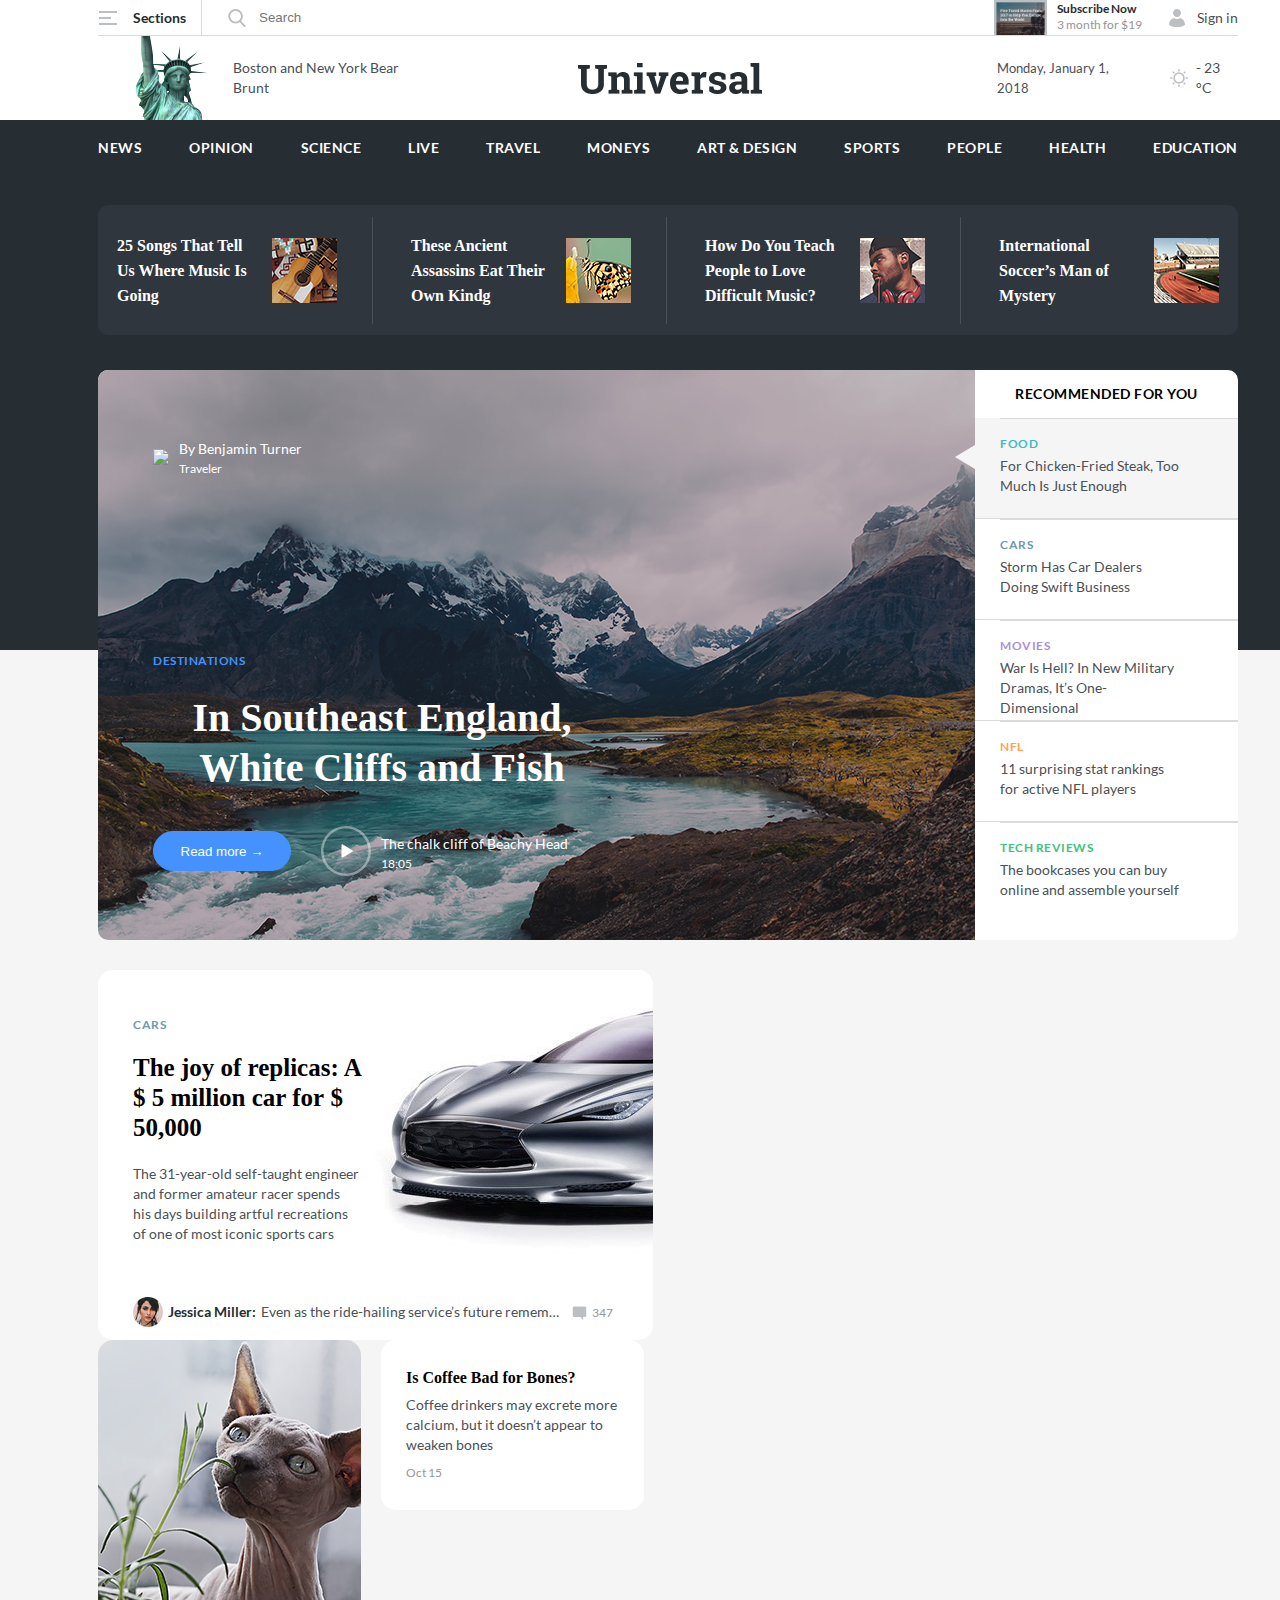
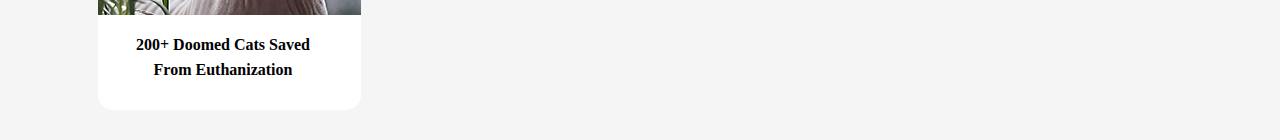
==== index.html @ 4ede9687 "Add files via upload" ====
<!DOCTYPE html>

<html xmlns="http://www.w3.org/1999/xhtml">
<head>
    <meta charset="utf-8" />
    <title>Universal</title>
    <link rel="stylesheet" href="css/styleText.css">
    <link rel="stylesheet" href="css/figure.css">
    <link rel="stylesheet" href="css/style.css">
</head>
<body>
    <header>
        <div id="divHead1">
            <div id="menuAndSectionsFlex">
                <img src="img/HamburgerMenu.svg">
                <h4 class="mediumBold">Sections</h4>
            </div>
            <form>
                <img src="img/Search.svg">
                <input type="text" placeholder="Search">
            </form>
            <div id="divSubscribe">
                <img src="img/subscribe.png">
                <div>
                    <h4 class="smallBold">Subscribe Now</h4>
                    <p class="small">3 month for $19</p>

                </div>
            </div>
            <div id="divSignIn">
                <img src="img/Man.svg">
                <p class="medium">Sign in</p>
            </div>
        </div>
        <div id="divHead2">
            <img src="img/statueLiberty.png">
            <p class="medium">Boston and New York Bear Brunt </p>
            <img src="img/Universal.png">
            <p class="medium">Monday, January 1, 2018</p>
            <img src="img/Sun.png">
            <p class="medium">- 23 °C</p>

        </div>
        <div id="divHead3">
            <div id="divHead3Cont">
                <h3 class="headline6UP ">NEWS</h3>
                <h3 class="headline6UP ">OPINION</h3>
                <h3 class="headline6UP ">SCIENCE</h3>
                <h3 class="headline6UP ">LIVE</h3>
                <h3 class="headline6UP ">TRAVEL</h3>
                <h3 class="headline6UP ">MONEYS</h3>
                <h3 class="headline6UP ">ART & DESIGN</h3>
                <h3 class="headline6UP ">SPORTS</h3>
                <h3 class="headline6UP ">PEOPLE</h3>
                <h3 class="headline6UP ">HEALTH</h3>
                <h3 class="headline6UP ">EDUCATION</h3>

            </div>
        </div>
    </header>
    <div id="firstCont">
        <div id="divFirstTopPage">
            <div id="divRecords">
                <div class="recordFlex">
                    <h3 class="headline5">25 Songs That Tell Us Where Music Is Going</h3>
                    <img src="img/ImageRecord1.png">
                </div>
                <div class="recordFlex">
                    <h3 class="headline5">These Ancient Assassins Eat Their Own Kindg</h3>
                    <img src="img/ImageRecord2.png">
                </div>
                <div class="recordFlex">
                    <h3 class="headline5">How Do You Teach People to Love Difficult Music?</h3>
                    <img src="img/ImageRecord3.png">
                </div>
                <div class="recordFlex">
                    <h3 class="headline5">International Soccer’s Man of Mystery</h3>
                    <img src="img/ImageRecord4.png">
                </div>
            </div>
        </div>
        <div id="divFirstBigBlock">
            <div id="divBigImg">
                <div id="divBigImgCont">
                    <div class="avatarBigImgFlex">
                        <img src="img/avatar1.png">
                        <div>
                            <p class="medium">
                                By Benjamin Turner
                            </p>
                            <p class="small">
                                Traveler
                            </p>
                        </div>
                    </div>
                    <h3 class="category">
                        Destinations
                    </h3>
                    <h1 class="headline2">
                        In Southeast England, White Cliffs and Fish
                    </h1>
                    <div id="divButtonFlex">
                        <button>Read more &#8594;</button>
                        <div id="divPlayFlex">
                            <img src="img/Play.svg">
                            <div>
                                <p class="medium">
                                    The chalk cliff of Beachy Head
                                </p>
                                <p class="small">
                                    18:05
                                </p>
                            </div>
                        </div>
                    </div>
                </div>
            </div>
            <div id="divRecommendMenu">
                <h3 class="headline6UP">
                    Recommended for you
                </h3>

                <div class="recommendItem selectRecom">
                    <div class="recommendItemCont">
                        <h4 class="category">
                            FOOD
                        </h4>
                        <p class="medium">
                            For Chicken-Fried Steak, Too Much Is Just Enough
                        </p>
                    </div>
                    <div class="triangle-left posTriangle"></div>
                </div>

                <div class="recommendItem ">
                    <div class="recommendItemCont">
                        <h4 class="category">
                            CARS
                        </h4>
                        <p class="medium">
                            Storm Has Car Dealers Doing Swift Business
                        </p>
                    </div>
                </div>

                <div class="recommendItem ">
                    <div class="recommendItemCont">
                        <h4 class="category">
                            MOVIES
                        </h4>
                        <p class="medium">
                            War Is Hell? In New Military Dramas, It’s One-Dimensional
                        </p>
                    </div>
                </div>

                <div class="recommendItem ">
                    <div class="recommendItemCont">
                        <h4 class="category">
                            NFL
                        </h4>
                        <p class="medium">
                            11 surprising stat rankings for active NFL players
                        </p>
                    </div>
                </div>

                <div class="recommendItem ">
                    <div class="recommendItemCont">
                        <h4 class="category">
                            TECH REVIEWS
                        </h4>
                        <p class="medium">
                            The bookcases you can buy online and assemble yourself
                        </p>
                    </div>
                </div>
            </div>
        </div>
    </div>
    <div id="divGrey">
        <div id="divCartsFlex">
            <div id="cartsColumn1">
                <div id="itemCart1">
                    <img src="img/car.jpg">
                    <div id="cart1Cont">

                        <h3 class="category">CARS</h3>
                        <h2 class="headline3">
                            The joy of replicas: A $ 5 million car for $ 50,000
                        </h2>
                        <p class="medium">
                            The 31-year-old self-taught engineer and former amateur racer spends
                            his days building artful recreations of one of most iconic sports cars
                        </p>
                    </div>
                    <div id="cart1FooterFlex">
                        <img src="img/Avatar2.jpg">
                        <p class="mediumBold">
                            Jessica Miller:
                        </p>
                        <p class="medium">
                            Even as the ride-hailing service’s future remem…
                        </p>
                        <img src="img/CommentIcon.png">
                        <p class="small">
                            347
                        </p>
                    </div>
                </div>
                <div id="groupFlex">
                    <div id="itemCart2">
                        <img src="img/Cat.jpg">
                        <h2 class="headline5">
                            200+ Doomed Cats Saved From Euthanization
                        </h2>
                    </div>
                    <div id="group1">
                        <div class="cartText" id="itemCart3">
                            <div class="cartTextCont">
                            <h2 class="headline5">Is Coffee Bad for Bones?</h2>
                            <p class="medium">
                                Coffee drinkers may excrete more calcium, but it doesn’t appear to weaken bones 
                            <p> 
                            <p class="small">
                                Oct 15
                            </p>
                            </div>
                        </div>
                    </div>
                </div>
                
            </div>

            <div id="cartsColumn2">

            </div>

            <div id="cartsColumn3">

            </div>
        </div>
    </div>
</body>
</html>
---- css/styleText.css ----
@font-face{
    font-family: 'Lato';
    src: url(../fonts/Lato-Regular.ttf);
}
@font-face{
    font-family: 'Lato';
    src: url(../fonts/Lato-Bold.ttf);
    font-weight: bold;
}
@font-face{
    font-family: 'RobotoSlab';
    src: url(../fonts/RabotoSlab-Regular.ttf);
}
.small{
    /*//styleName: Small/Small regular text;*/
    font-family: Lato;
    font-size: 12px;
    line-height: 15px;
    text-align: left;
    color: #939699;


}
.smallBold{
    /*//styleName: Small/Small bold text;*/
    font-family: Lato;
    font-size: 12px;
    font-weight: bold;
    line-height: 15px;
    text-align: left;
    color:#262D33;

}
.medium{
    /*//styleName: Medium/Medium regular text;*/
    font-family: Lato;
    font-size: 14px;
    line-height: 20px;
    text-align: left;
    color: #4B5157;


}
.mediumBold{
 /*   //styleName: Medium/Medium bold text;*/
    font-family: Lato;
    font-size: 14px;
    font-weight: bold;
    line-height: 20px;
    text-align: left;
    color: #262D33;


}
.headline2{
    //styleName: Headline/Headline 2;
    font-family: Roboto Slab;
    font-size: 40px;
    line-height: 50px;
    text-align: center;

}
.headline3{
    //styleName: Headline/Headline 3;
    font-family: Roboto Slab;
    font-size: 25px;
    line-height: 30px;
    text-align: left;

}
.headline4{
    //styleName: Headline/Headline 4;
    font-family: Roboto Slab;
    font-size: 20px;
    line-height: 25px;
    text-align: left;

}
.headline5{
    //styleName: Headline/Headline 5;
    font-family: Roboto Slab;
    font-size: 16px;
    line-height: 25px;
    text-align: left;
    color: white;

}
.headline5UP{
    //styleName: Headline/Headline 5 uppercase;
    font-family: Roboto Slab;
    font-size: 16px;
    line-height: 25px;
    letter-spacing: 0.5px;
    text-transform: uppercase;
    text-align: left;

}
.headline6UP{
    //styleName: Headline/Headline 6 uppercase;
    font-family: Lato;
    font-size: 14px;
    line-height: 20px;
    letter-spacing: 0.5px;
    text-align: left;
    text-transform: uppercase;
    color: white;
}
.category{
    //styleName: Category;
    font-family: Lato;
    font-size: 12px;
    line-height: 15px;
    letter-spacing: 0.5px;
    text-align: left;

}
---- css/figure.css ----
.triangle-left {
	width: 0;
	height: 0;
	border-top: 12px solid transparent;
	border-right: 20px solid #F5F5F5;/*red*/;
	border-bottom: 12px solid transparent;
}
---- css/style.css ----
body {
    width: 1336px;
    margin: 0 auto 0 auto;
}
header{
    width: 1336px;
    margin: 0 auto 0 auto;
    /*background-color: goldenrod;*/
}
/* DIV HEAD 1*/
header #divHead1{
    display: flex;
    width: 1140px;
    height: 35px;
    margin: 0 auto 0 auto;
    border-bottom: 1px solid  #D9DADB;
}
header #divHead1 #menuAndSectionsFlex{
    display: flex;
    align-items: center;
    border-right: 1px solid #D9DADB;
}
header #divHead1 #menuAndSectionsFlex>h4{
    margin: 15px;
}
header #divHead1 form{
    display: flex;
    align-items: center;
    height: 35px;
}
header #divHead1 form>img{
    margin: 15px 10px 15px 25px;
}
header #divHead1 form input[type=text]{
    width: 733px;
    height: 33px;
    border: none;
}
header #divHead1 form input[type=text]:focus{
    height: 33px;
    outline:none;
    /*border: 1px solid white;*/
}
header #divHead1 #divSubscribe{
    display: flex;
}
header #divHead1 #divSubscribe>div{
    margin-left: 10px;
}
header #divHead1 #divSubscribe>div>h4{
    margin-top: 1px;
    margin-bottom:0px;
}
header #divHead1 #divSubscribe>div>p{
    margin-top: 1px;
    margin-bottom:2px;
}
header #divHead1 #divSignIn{
    display: flex;
    align-items: center;
    margin-left: 25px;
}
header #divHead1 #divSignIn>p{
    margin-left: 10px;
}

/* DIV HEAD 2*/

header #divHead2{
    display: flex;
    align-items: center;
    width: 1140px;
    height: 84px;
    margin: 0 auto 0 auto;
}
header #divHead2 img:nth-child(1){
    margin-left: 20px;
}
header #divHead2 p:nth-child(2){
    margin-left: 15px;
}
header #divHead2 img:nth-child(3){
   /* flex-grow: 2;*/
    margin-left: 145px;
    margin-right: 235px;
}
header #divHead2 p:nth-child(4){
    margin-right: 23px;
    font-size: 13px;
}
header #divHead2 img:nth-child(5){
/*    margin-right: 50px;*/
    margin-left: 5px;
}
header #divHead2 p:nth-child(6){
     margin-left: 7px;
}

/* DIV HEAD 3*/

header #divHead3{
    height: 55px;
    background-color:#262D33;
   /* margin: 0 auto 0 auto;*/
}
header #divHead3 #divHead3Cont{
    display: flex;
    align-items: center;
    justify-content: space-between;
    gap: 46px;
    width: 1140px;
    height: 55px;
    /*background-color: green; */
    margin: 0 auto 0 auto;
   /* z-index:10000;*/
}
/*����� HEADER*/

/* �������� �����*/

/* ������ ���� ����� �����*/
#divFirstTopPage{
    width: 1336px;
    height: 475px;
    background-color:#262D33;
}
#divRecords{
    display: flex;
    align-items: center;
    justify-content: space-around;
    position: relative;
    width: 1140px;
    height: 130px;
    top: 30px;
    margin: 0px auto 0 auto;
 /*   padding-top: 30px;*/
    border-radius: 10px;
    background: #30363D;
    
}
#divRecords .recordFlex{
    display: flex;
    align-items: center;
    padding-right: 35px;
    border-right: 1px solid #4B5157;
}
#divRecords .recordFlex img{
    margin-left: 10px;
}
#divRecords .recordFlex:last-child{

    padding-right: 0px;
    border-right: none;

}
#divRecords .recordFlex h3{
    width: 145px;
}


/*���� � ������� ������������*/
#firstCont{
    background-color: #F5F5F5;
}
#divFirstBigBlock{
   /* position: relative;*/
    display: flex;
    width: 1140px;
    height: 570px;
    margin: -280px auto 0 auto;
    /*border-top-right-radius: 10px;*/
    /*border-bottom-right-radius: 10px;*/
    border-radius: 10px;
    background-color: white;
    z-index: 100;
}
#divFirstBigBlock #divBigImg{
    /*position: relative;*/
    width: 877px;
    height: 570px;
    background-image: url('../img/bigImg.png');
    border-top-left-radius: 10px;
    border-bottom-left-radius: 10px;
    z-index: 50;
}
#divBigImg #divBigImgCont{
    margin-left: 55px;
    padding-top: 55px;
}
#divBigImg .avatarBigImgFlex{
    display: flex;
    align-items: center;
/*    padding-top: 55px;
    margin-left: 55px;*/
}
#divBigImg .avatarBigImgFlex div{
    margin-left: 10px;
}
#divBigImg .avatarBigImgFlex div p:nth-child(1){
    margin-bottom: 2px;
    color: white;
}
#divBigImg .avatarBigImgFlex div p:nth-child(2){
    margin-top: 0px;
    color: white;
}
#divBigImg #divBigImgCont h3{
    margin-top: 165px;
    text-transform: uppercase;
    color: #4592FF;
}
#divBigImg #divBigImgCont h1{
    width: 458px;
    margin-top: 25px;
    /*text-transform: uppercase*/;
    color: white;
}
#divBigImg #divBigImgCont #divButtonFlex{
    display: flex;
    align-items: center;
    gap: 30px;
}
#divBigImgCont #divButtonFlex button{
    width: 138px;
    height: 40px;
    border: 1px solid #4592FF;
    border-radius: 20px;
    background: #4592FF;
    color: white;
}
#divBigImgCont #divButtonFlex #divPlayFlex{
    display: flex;
    align-items: center;
}
#divBigImgCont #divButtonFlex #divPlayFlex div{
    margin-left: 10px;
}
#divBigImgCont #divButtonFlex #divPlayFlex div p{
    color: white;
}
#divBigImgCont #divButtonFlex #divPlayFlex div p:first-child{
    margin-bottom: 2px;
}
#divBigImgCont #divButtonFlex #divPlayFlex div p:last-child{
    margin-top: 0px;
}

/*
     Recommended for you
*/
#divRecommendMenu{
    width: 263px;
}
#divRecommendMenu h3{
    font-weight: 900;
    text-align: center;
    color: black;
}
.recommendItem{
    width: 263px;
    height: 100px;
    border-bottom: 1px solid #D9DADB;
}
#divRecommendMenu div:first-child{
    border-top: 1px solid #D9DADB;
}
#divRecommendMenu div:last-child:not(.posTriangle){
    border-bottom: none;
}
.selectRecom{
    background-color: #F5F5F5;
}
.recommendItem .recommendItemCont{
    margin-left: 25px;
    padding-top: 17px;
}
.recommendItemCont h4{
    margin-top: 0px;
    margin-bottom: 5px;
    color: #3BBDC4;
}
.recommendItemCont p{
    width: 180px;
    margin-top: 0px;
}
.posTriangle{
    position: relative;
    top: -65px;
    left: -20px;
    z-index:100;
}
#divRecommendMenu div:nth-child(3) h4{
    color:#6E99AE;
}
#divRecommendMenu div:nth-child(4) h4{
    color: #AC8EE3;
}
#divRecommendMenu div:nth-child(5) h4{
    color: #FFA34D;
}
#divRecommendMenu div:nth-child(6) h4{
    color: #3DC47E;
}
/*
    GREY backGround
*/
#divGrey{
    background-color: #F5F5F5;
}
/*
                  CARTS 
*/
/*Cart 1*/
#divCartsFlex{
    width: 1140px;
    height: 770px;
    margin: 0 auto 0 auto;
    padding-top: 30px;
}
#cartsColumn1{
    width: 555px;
}
#itemCart1{
    width: 555px;
    height: 370px;
    background-color: white;
    border-radius: 15px;
}
#itemCart1>img:first-child{
    float: right;
    border-radius: 15px;
}
#itemCart1 #cart1Cont{
    height: 283px;
    padding-top: 35px;
    margin-left: 35px;
}
#itemCart1 #cart1Cont>h3{
    color: #6E99AE;

}
#itemCart1 #cart1FooterFlex{
    display: flex;
    align-items: center;
    margin-left: 35px;
}
#itemCart1 #cart1FooterFlex p/*:nth-child(2)*/{
    margin-left: 5px;
}
#itemCart1 #cart1FooterFlex img:nth-child(4){
    margin-left: 13px;
}

/* GroupFlex*/
#cartsColumn1 #groupFlex{
    display: flex;
    gap: 20px;
}
/*cart 2*/
#itemCart2{
    width: 263px;
    height: 370px;
    background-color: white;
    border-radius: 15px;
}
#itemCart2 img{
    border-top-left-radius: 15px;
    border-top-right-radius: 15px;
}
#itemCart2 h2{
    width: 210px;
    margin-left: 20px;
    text-align: center;
    color: black;
}
/* cart text*/
.cartText{
    width: 263px;
    height: 170px;
    border-radius: 15px;
    background-color: white;

}
.cartText .cartTextCont{
    margin: 0px 25px 30px 25px;
    padding-top: 25px;
}
.cartText .cartTextCont h2{
    color: black;
    margin-top: 0px;
    margin-bottom: 0px;
}
.cartText .cartTextCont p{
    margin: 5px 0;
}
.cartText .cartTextCont p:last-child{
    margin-top: 10px ;
}
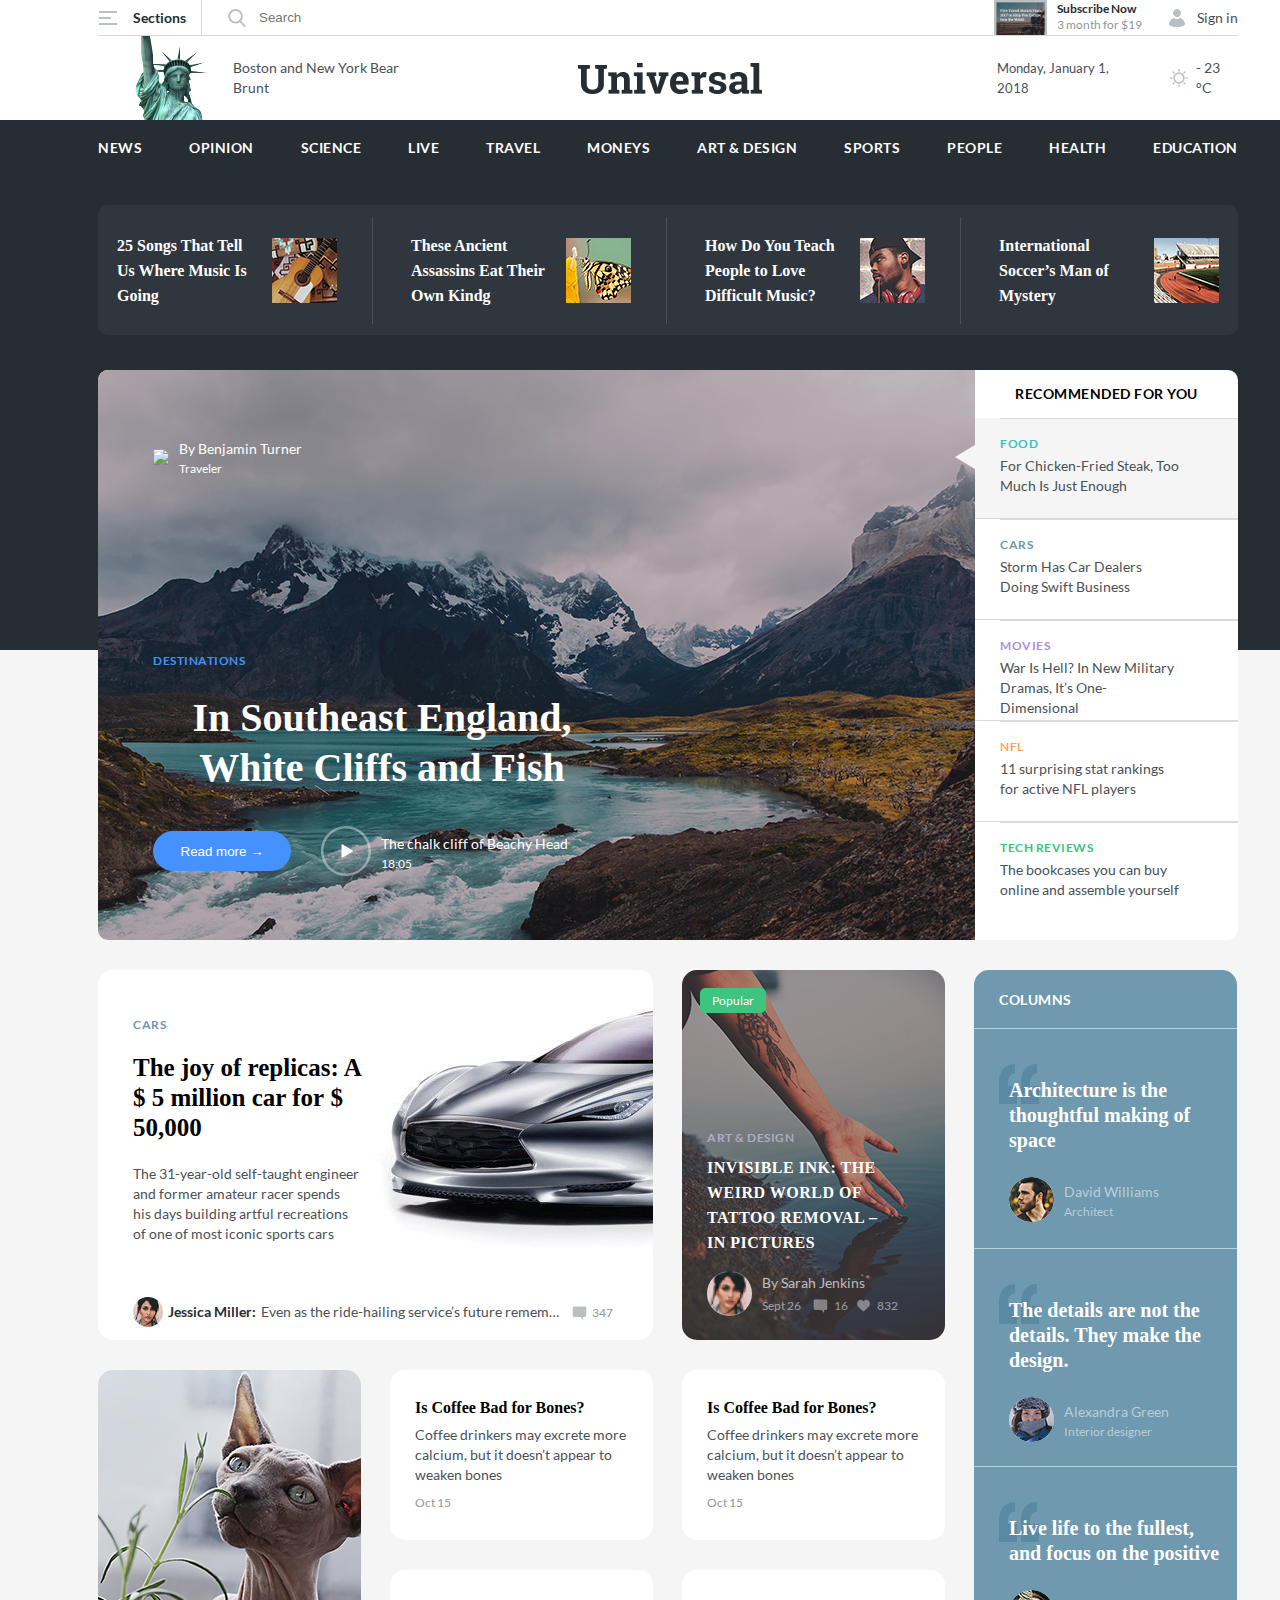
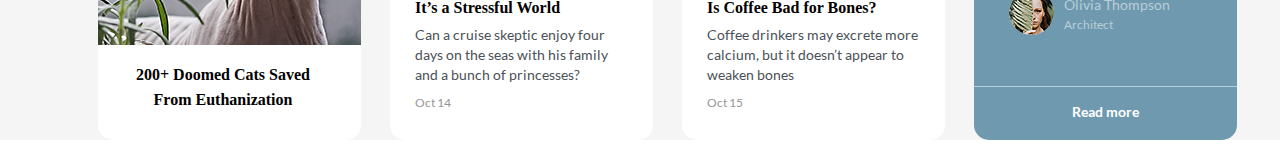
==== commit 7c9be4b9: "Сделал набор карточек" ====
--- a/index.html
+++ b/index.html
@@ -218,13 +218,26 @@
                     <div id="group1">
                         <div class="cartText" id="itemCart3">
                             <div class="cartTextCont">
-                            <h2 class="headline5">Is Coffee Bad for Bones?</h2>
-                            <p class="medium">
-                                Coffee drinkers may excrete more calcium, but it doesn’t appear to weaken bones 
-                            <p> 
-                            <p class="small">
-                                Oct 15
-                            </p>
+                                <h2 class="headline5">Is Coffee Bad for Bones?</h2>
+                                <p class="medium">
+                                    Coffee drinkers may excrete more calcium, but it doesn’t appear to weaken bones
+                                <p>
+                                <p class="small">
+                                    Oct 15
+                                </p>
+                            </div>
+                        </div>
+
+                        <div class="cartText" id="itemCart4">
+                            <div class="cartTextCont">
+                                <h2 class="headline5">It’s a Stressful World</h2>
+                                <p class="medium">
+                                    Can a cruise skeptic enjoy four days on the seas with his 
+                                    family and a bunch of princesses?
+                                <p>
+                                <p class="small">
+                                    Oct 14
+                                </p>
                             </div>
                         </div>
                     </div>
@@ -233,11 +246,116 @@
             </div>
 
             <div id="cartsColumn2">
-
+                <div id="itemCart5">
+                    <button class="small">Popular</button>
+                    <div>
+                        <h4 class="category">ART &amp; DESIGN</h4>
+                        <h3 class="headline5UP">
+                            Invisible ink: the weird world of tattoo removal – in pictures
+                        </h3>
+                        <div id="cart5AvatarFlex">
+                            <img src="img/Avatar2.jpg">
+                            <div>
+                                <p class="medium">
+                                    By Sarah Jenkins
+                                </p>
+                                <p class="small">
+                                    <span>
+                                        Sept 26&nbsp;&nbsp;&nbsp;&nbsp;&nbsp;
+                                    </span>
+                                    <img src="img/CommentIcon2.png">
+                                    <span>
+                                        &nbsp; 16&nbsp;&nbsp;&nbsp;
+                                    </span>
+                                    <img src="img/HeartIcon.png">
+                                    <span>
+                                        &nbsp; 832
+                                    </span>
+                                </p>
+                            </div>
+                        </div>
+                    </div>
+                </div>
+                <div class="cartText" id="itemCart6">
+                    <div class="cartTextCont">
+                        <h2 class="headline5">Is Coffee Bad for Bones?</h2>
+                        <p class="medium">
+                            Coffee drinkers may excrete more calcium, but it doesn’t appear to weaken bones
+                        <p>
+                        <p class="small">
+                            Oct 15
+                        </p>
+                    </div>
+                </div>
+                <div class="cartText" id="itemCart7">
+                    <div class="cartTextCont">
+                        <h2 class="headline5">Is Coffee Bad for Bones?</h2>
+                        <p class="medium">
+                            Coffee drinkers may excrete more calcium, but it doesn’t appear to weaken bones
+                        <p>
+                        <p class="small">
+                            Oct 15
+                        </p>
+                    </div>
+                </div>
             </div>
 
             <div id="cartsColumn3">
-
+                <div id="itemCart8">
+                    <div>
+                        <h3 class="headline6UP">COLUMNS</h3>
+                    </div>
+                    <div class="blueItemCart8">
+                        <img class="quotes" src="img/Quote.svg">
+                        <div>
+                            <h4 class="headline4">
+                                Architecture is the thoughtful making of space
+                            </h4>
+                            <div class="avatarBlue">
+                                <img src="img/Avatar3.jpg">
+                                <div>
+                                    <p class="medium"> David Williams </p>
+                                    <p class="small"> Architect </p>
+                                </div>
+                            </div>
+                        </div>
+                    </div>
+
+                    <div class="blueItemCart8 borderTopBottom">
+                        <img class="quotes" src="img/Quote.svg">
+                        <div>
+                            <h4 class="headline4">
+                                The details are not the details. They make the design.
+                            </h4>
+                            <div class="avatarBlue">
+                                <img src="img/Avatar4.jpg">
+                                <div>
+                                    <p class="medium"> Alexandra Green </p>
+                                    <p class="small"> Interior designer </p>
+                                </div>
+                            </div>
+                        </div>
+                    </div>
+
+                    <div class="blueItemCart8">
+                        <img class="quotes" src="img/Quote.svg">
+                        <div>
+                            <h4 class="headline4">
+                                Live life to the fullest, and focus on the positive
+                            </h4>
+                            <div class="avatarBlue">
+                                <img src="img/Avatar5.jpg">
+                                <div>
+                                    <p class="medium"> Olivia Thompson </p>
+                                    <p class="small"> Architect </p>
+                                </div>
+                            </div>
+                        </div>
+                    </div>
+                    <div>
+                        <h3 class="medium">Read more</h3>
+                    </div>
+                </div>
             </div>
         </div>
     </div>
--- a/css/style.css
+++ b/css/style.css
@@ -313,6 +313,8 @@
 */
 /*Cart 1*/
 #divCartsFlex{
+    display: flex;
+    gap: 29px;
     width: 1140px;
     height: 770px;
     margin: 0 auto 0 auto;
@@ -324,6 +326,7 @@
 #itemCart1{
     width: 555px;
     height: 370px;
+    margin-bottom: 30px;
     background-color: white;
     border-radius: 15px;
 }
@@ -355,7 +358,7 @@
 /* GroupFlex*/
 #cartsColumn1 #groupFlex{
     display: flex;
-    gap: 20px;
+    gap: 29px;
 }
 /*cart 2*/
 #itemCart2{
@@ -396,4 +399,154 @@
 }
 .cartText .cartTextCont p:last-child{
     margin-top: 10px ;
+}
+/* cart 3*/
+#itemCart3{
+    margin-bottom: 30px;
+}
+
+/*Column 2*/
+#cartsColumn2{
+
+}
+/* cart 5*/
+#itemCart5{
+    max-width: 263px;
+    height: 370px;
+    padding-top: 18px;
+    padding-left: 18px;
+    margin-bottom: 30px;
+    box-sizing: border-box;
+    background-image: url(../img/ImageCart5.jpg);
+    border-radius: 15px;
+}
+#itemCart5 button{
+    width: 66px;
+    height: 25px;
+    border: 1px solid #3DC47E;
+    border-radius: 5px;
+    text-align: center;
+    background-color: #3DC47E;
+    color: white;
+}
+#itemCart5>div{
+    margin-left: 7px;
+}
+#itemCart5 h4{
+    margin-top: 117px;
+    margin-bottom: 0px;
+    color: #E7D9FF88;
+}
+#itemCart5 h3{
+    width: 180px;   
+    margin-top: 10px;
+    color: white;
+}
+#itemCart5 #cart5AvatarFlex{
+    display: flex;
+}
+#itemCart5 #cart5AvatarFlex>img{
+    
+    width: 45px;
+    height: 45px;
+    border-radius: 25px;
+}   
+#itemCart5 #cart5AvatarFlex>div{
+    margin-left: 10px;
+}
+#itemCart5 #cart5AvatarFlex>div>p:first-child{
+    margin-top: 2px;
+    margin-bottom: 0px;
+    color: #FFFFFFAA;
+}
+#itemCart5 #cart5AvatarFlex>div>p:last-child{
+    margin-top: 2px;
+    color: #FFFFFF88;
+}
+#itemCart5 #cart5AvatarFlex>div>p>img{
+    position: relative;
+    top: 3px;
+}
+/* cart 6*/
+
+#itemCart6{
+    margin-bottom: 30px;
+}
+
+/* COLUMN 3*/
+#cartsColumn3{
+}
+/* cart 8*/
+#itemCart8{
+    width: 263px;
+    height: 770px;
+    background-color: #6E99AE;
+    border-radius: 15px;
+}
+#itemCart8>div:first-child{
+    height: 59px;
+    padding-top: 20px;
+    padding-left: 25px;
+    border-bottom: 1px solid #B4D1E0;
+    box-sizing: border-box;
+}
+#itemCart8>div:first-child>h3{
+    margin: 0px;
+}
+.blueItemCart8{
+    width: 263px;
+    height: 219px;
+    padding-top: 35px;
+    padding-left: 25px;
+    padding-right: 25px;
+    box-sizing: border-box
+}
+.blueItemCart8 .quotes{
+    font-size: 100px;
+}
+.blueItemCart8>div{
+  position: relative;
+  left: 10px;
+  top: -30px
+}
+.blueItemCart8  h4{
+    margin: 0px;
+    color: white;
+}
+.blueItemCart8 .avatarBlue{
+    display: flex;
+    align-items: center;
+    gap: 10px;
+    margin-top: 15px;
+   
+}
+.blueItemCart8 .avatarBlue img{
+
+    border-radius: 25px;
+
+}
+.blueItemCart8 .avatarBlue p{
+     color: #FFFFFF88;
+}
+.blueItemCart8 .avatarBlue div p:first-child{
+    margin-bottom: 0px;
+}
+.blueItemCart8 .avatarBlue div p:last-child{
+    margin-top: 2px;
+}
+.borderTopBottom{
+    border-top: 1px solid #B4D1E0;
+    border-bottom: 1px solid #B4D1E0;
+}
+#itemCart8>div:last-child{
+    height: 59px;
+    padding-top: 15px;
+    /*padding-left: 25px;*/
+    border-top: 1px solid #B4D1E0;
+    box-sizing: border-box;
+}
+#itemCart8>div:last-child h3{
+    text-align: center;
+    margin: 0px;
+    color: white;
 }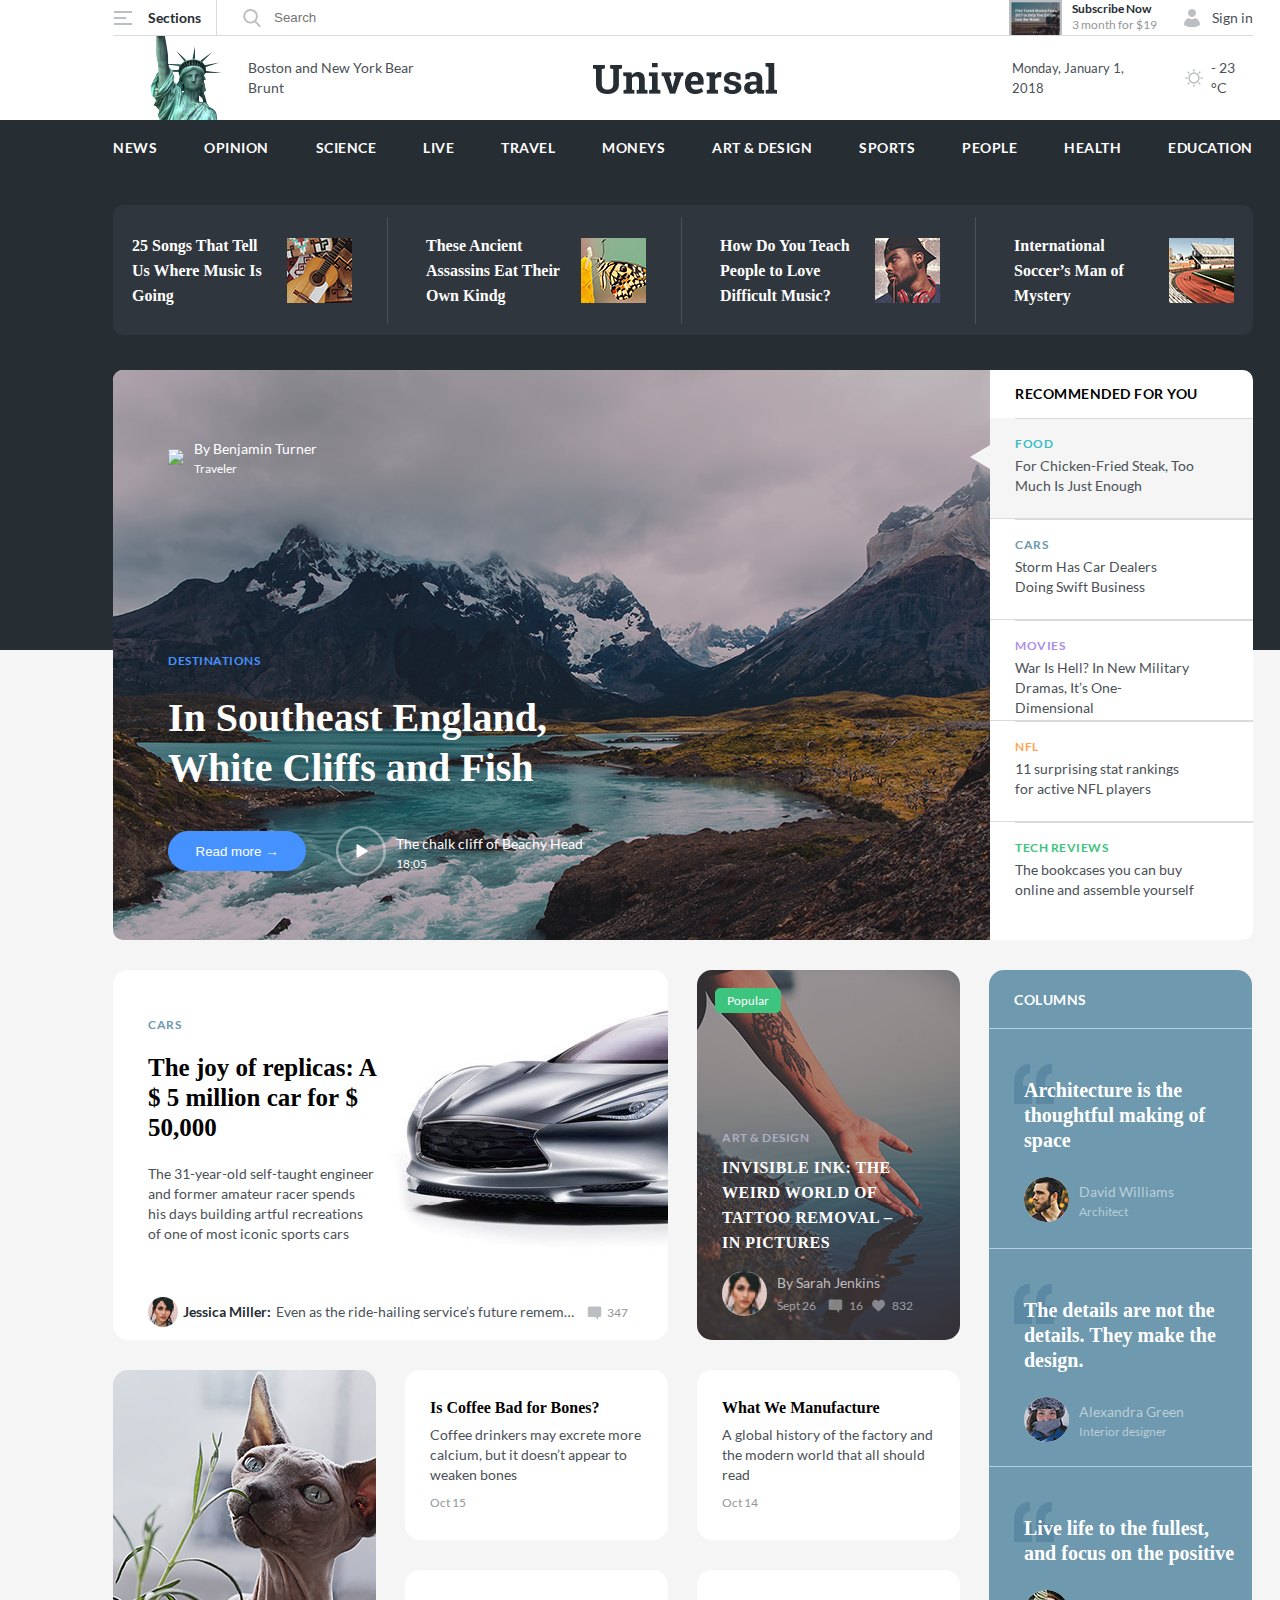
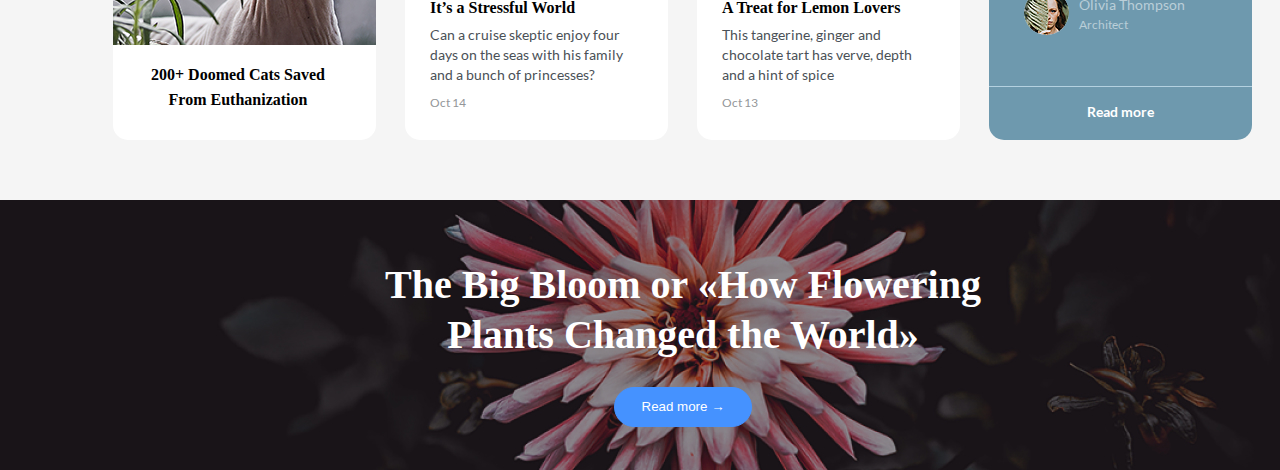
==== commit 28f6cc16: "Сделал большой цветок" ====
--- a/index.html
+++ b/index.html
@@ -100,7 +100,7 @@
                         In Southeast England, White Cliffs and Fish
                     </h1>
                     <div id="divButtonFlex">
-                        <button>Read more &#8594;</button>
+                        <button class="buttonReadMore">Read more &#8594;</button>
                         <div id="divPlayFlex">
                             <img src="img/Play.svg">
                             <div>
@@ -232,7 +232,7 @@
                             <div class="cartTextCont">
                                 <h2 class="headline5">It’s a Stressful World</h2>
                                 <p class="medium">
-                                    Can a cruise skeptic enjoy four days on the seas with his 
+                                    Can a cruise skeptic enjoy four days on the seas with his
                                     family and a bunch of princesses?
                                 <p>
                                 <p class="small">
@@ -242,7 +242,7 @@
                         </div>
                     </div>
                 </div>
-                
+
             </div>
 
             <div id="cartsColumn2">
@@ -278,23 +278,23 @@
                 </div>
                 <div class="cartText" id="itemCart6">
                     <div class="cartTextCont">
-                        <h2 class="headline5">Is Coffee Bad for Bones?</h2>
-                        <p class="medium">
-                            Coffee drinkers may excrete more calcium, but it doesn’t appear to weaken bones
+                        <h2 class="headline5">What We Manufacture</h2>
+                        <p class="medium">
+                            A global history of the factory and the modern world that all should read
                         <p>
                         <p class="small">
-                            Oct 15
+                            Oct 14
                         </p>
                     </div>
                 </div>
                 <div class="cartText" id="itemCart7">
                     <div class="cartTextCont">
-                        <h2 class="headline5">Is Coffee Bad for Bones?</h2>
-                        <p class="medium">
-                            Coffee drinkers may excrete more calcium, but it doesn’t appear to weaken bones
+                        <h2 class="headline5">A Treat for Lemon Lovers</h2>
+                        <p class="medium">
+                            This tangerine, ginger and chocolate tart has verve, depth and a hint of spice
                         <p>
                         <p class="small">
-                            Oct 15
+                            Oct 13
                         </p>
                     </div>
                 </div>
@@ -357,7 +357,16 @@
                     </div>
                 </div>
             </div>
+        </div> 
+        <div id="divBigFlower">
+            <h1 class="headline2">
+                The Big Bloom or «How Flowering<br>
+                Plants Changed the World»
+            </h1>
+            <button class="buttonReadMore">Read more &#8594;</button>
+
         </div>
     </div>
+   
 </body>
 </html>--- a/css/styleText.css
+++ b/css/styleText.css
@@ -8,7 +8,7 @@
     font-weight: bold;
 }
 @font-face{
-    font-family: 'RobotoSlab';
+    font-family: 'Roboto Slab';
     src: url(../fonts/RabotoSlab-Regular.ttf);
 }
 .small{
@@ -54,15 +54,15 @@
 }
 .headline2{
     //styleName: Headline/Headline 2;
-    font-family: Roboto Slab;
+    font-family: "Roboto Slab";
     font-size: 40px;
     line-height: 50px;
-    text-align: center;
+    text-align: left;
 
 }
 .headline3{
     //styleName: Headline/Headline 3;
-    font-family: Roboto Slab;
+    font-family: "Roboto Slab";
     font-size: 25px;
     line-height: 30px;
     text-align: left;
@@ -70,7 +70,7 @@
 }
 .headline4{
     //styleName: Headline/Headline 4;
-    font-family: Roboto Slab;
+    font-family: "Roboto Slab";
     font-size: 20px;
     line-height: 25px;
     text-align: left;
@@ -78,7 +78,7 @@
 }
 .headline5{
     //styleName: Headline/Headline 5;
-    font-family: Roboto Slab;
+    font-family: "Roboto Slab";
     font-size: 16px;
     line-height: 25px;
     text-align: left;
@@ -87,7 +87,7 @@
 }
 .headline5UP{
     //styleName: Headline/Headline 5 uppercase;
-    font-family: Roboto Slab;
+    font-family: "Roboto Slab";
     font-size: 16px;
     line-height: 25px;
     letter-spacing: 0.5px;
--- a/css/style.css
+++ b/css/style.css
@@ -1,10 +1,19 @@
 
 body {
-    width: 1336px;
+    width: 1366px;
     margin: 0 auto 0 auto;
 }
+/* button Read More Style*/
+.buttonReadMore{
+    width: 138px;
+    height: 40px;
+    border: 1px solid #4592FF;
+    border-radius: 20px;
+    background: #4592FF;
+    color: white;
+}
 header{
-    width: 1336px;
+    width: 1366px;
     margin: 0 auto 0 auto;
     /*background-color: goldenrod;*/
 }
@@ -121,7 +130,7 @@
 
 /* ������ ���� ����� �����*/
 #divFirstTopPage{
-    width: 1336px;
+    width: 1366px;
     height: 475px;
     background-color:#262D33;
 }
@@ -221,14 +230,15 @@
     align-items: center;
     gap: 30px;
 }
-#divBigImgCont #divButtonFlex button{
+/*#divBigImgCont #divButtonFlex button{
     width: 138px;
     height: 40px;
     border: 1px solid #4592FF;
     border-radius: 20px;
     background: #4592FF;
     color: white;
-}
+}*/
+
 #divBigImgCont #divButtonFlex #divPlayFlex{
     display: flex;
     align-items: center;
@@ -254,7 +264,8 @@
 }
 #divRecommendMenu h3{
     font-weight: 900;
-    text-align: center;
+    margin-left: 25px;
+   /* text-align: center;*/
     color: black;
 }
 .recommendItem{
@@ -549,4 +560,23 @@
     text-align: center;
     margin: 0px;
     color: white;
+}
+
+/* BIG FLOWER*/
+
+#divBigFlower{
+    width: 1366px;
+    height: 270px;
+    margin-top: 60px;
+    background-image: url("../img/ImageFlower.jpg");
+}
+
+#divBigFlower h1{
+    padding-top: 60px;
+    text-align: center;
+    color: white;
+}
+#divBigFlower button{
+    display: block;
+    margin: 25px auto 0 auto;
 }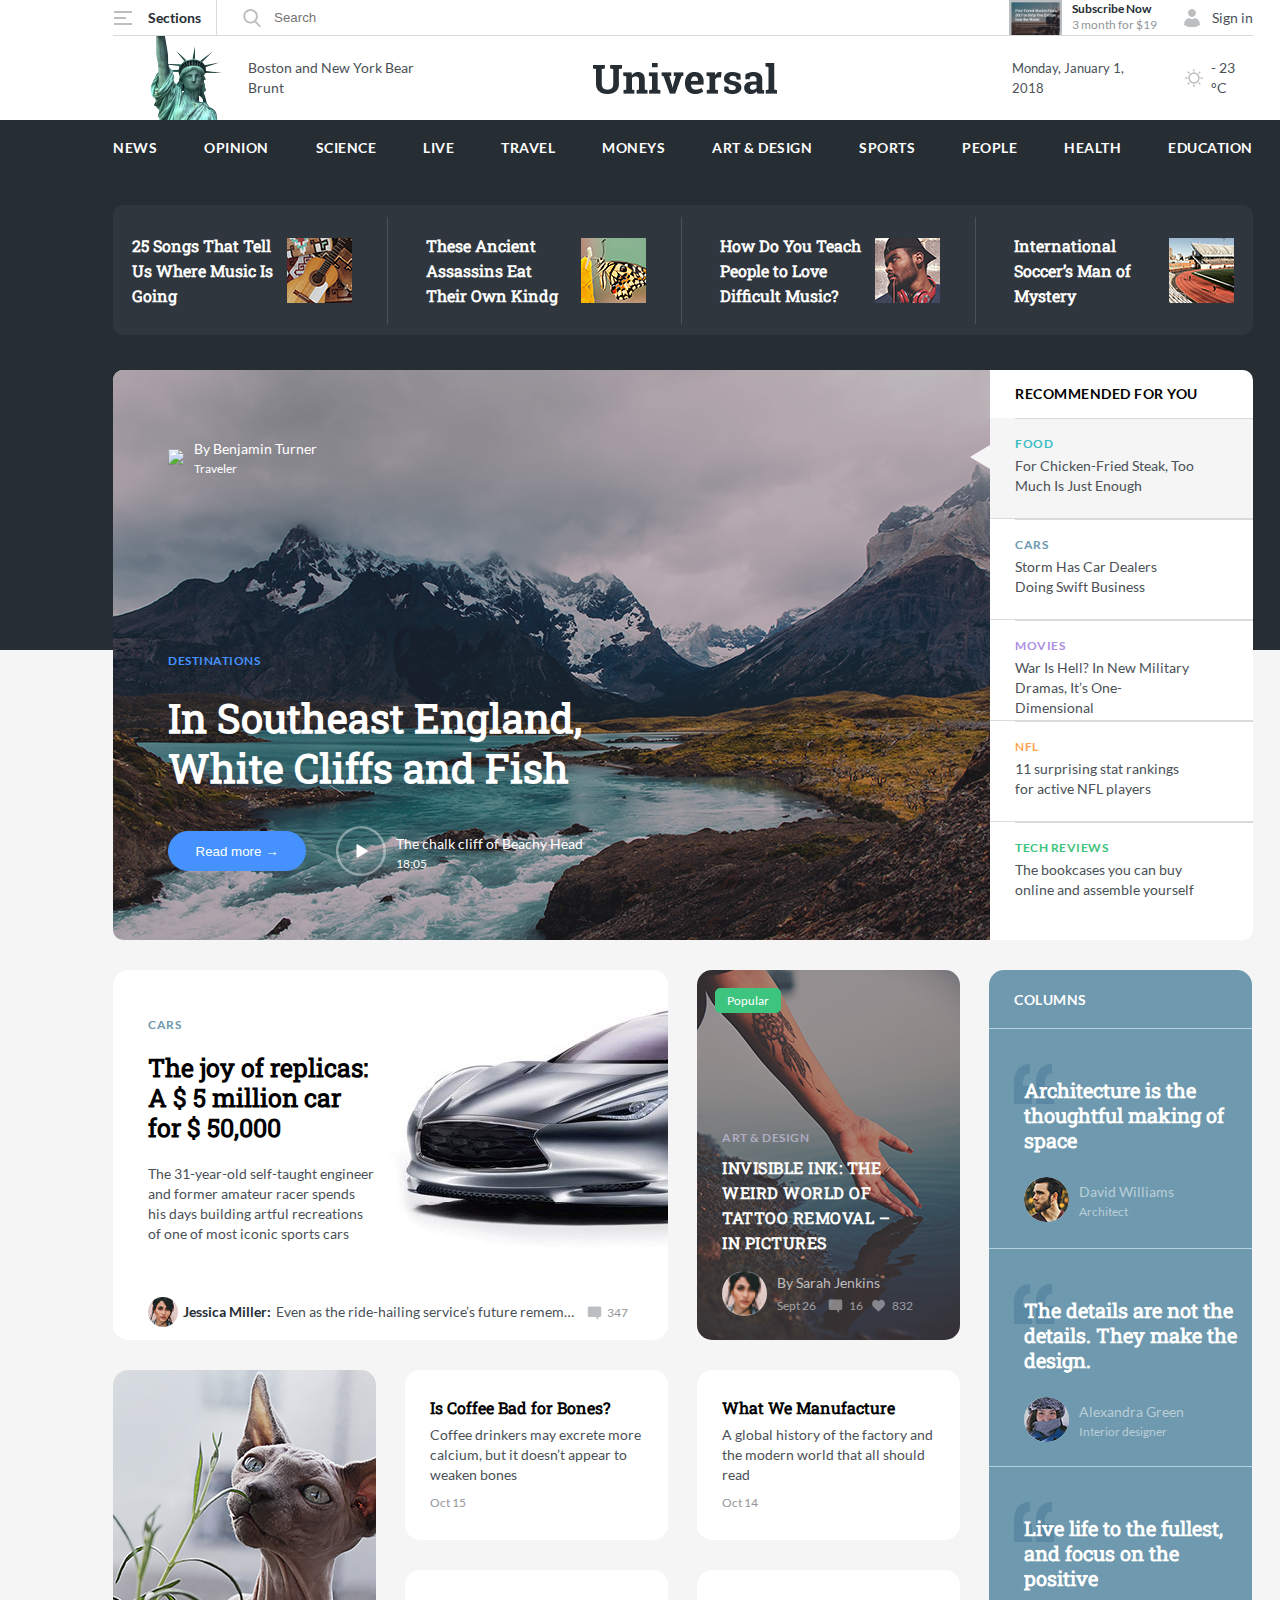
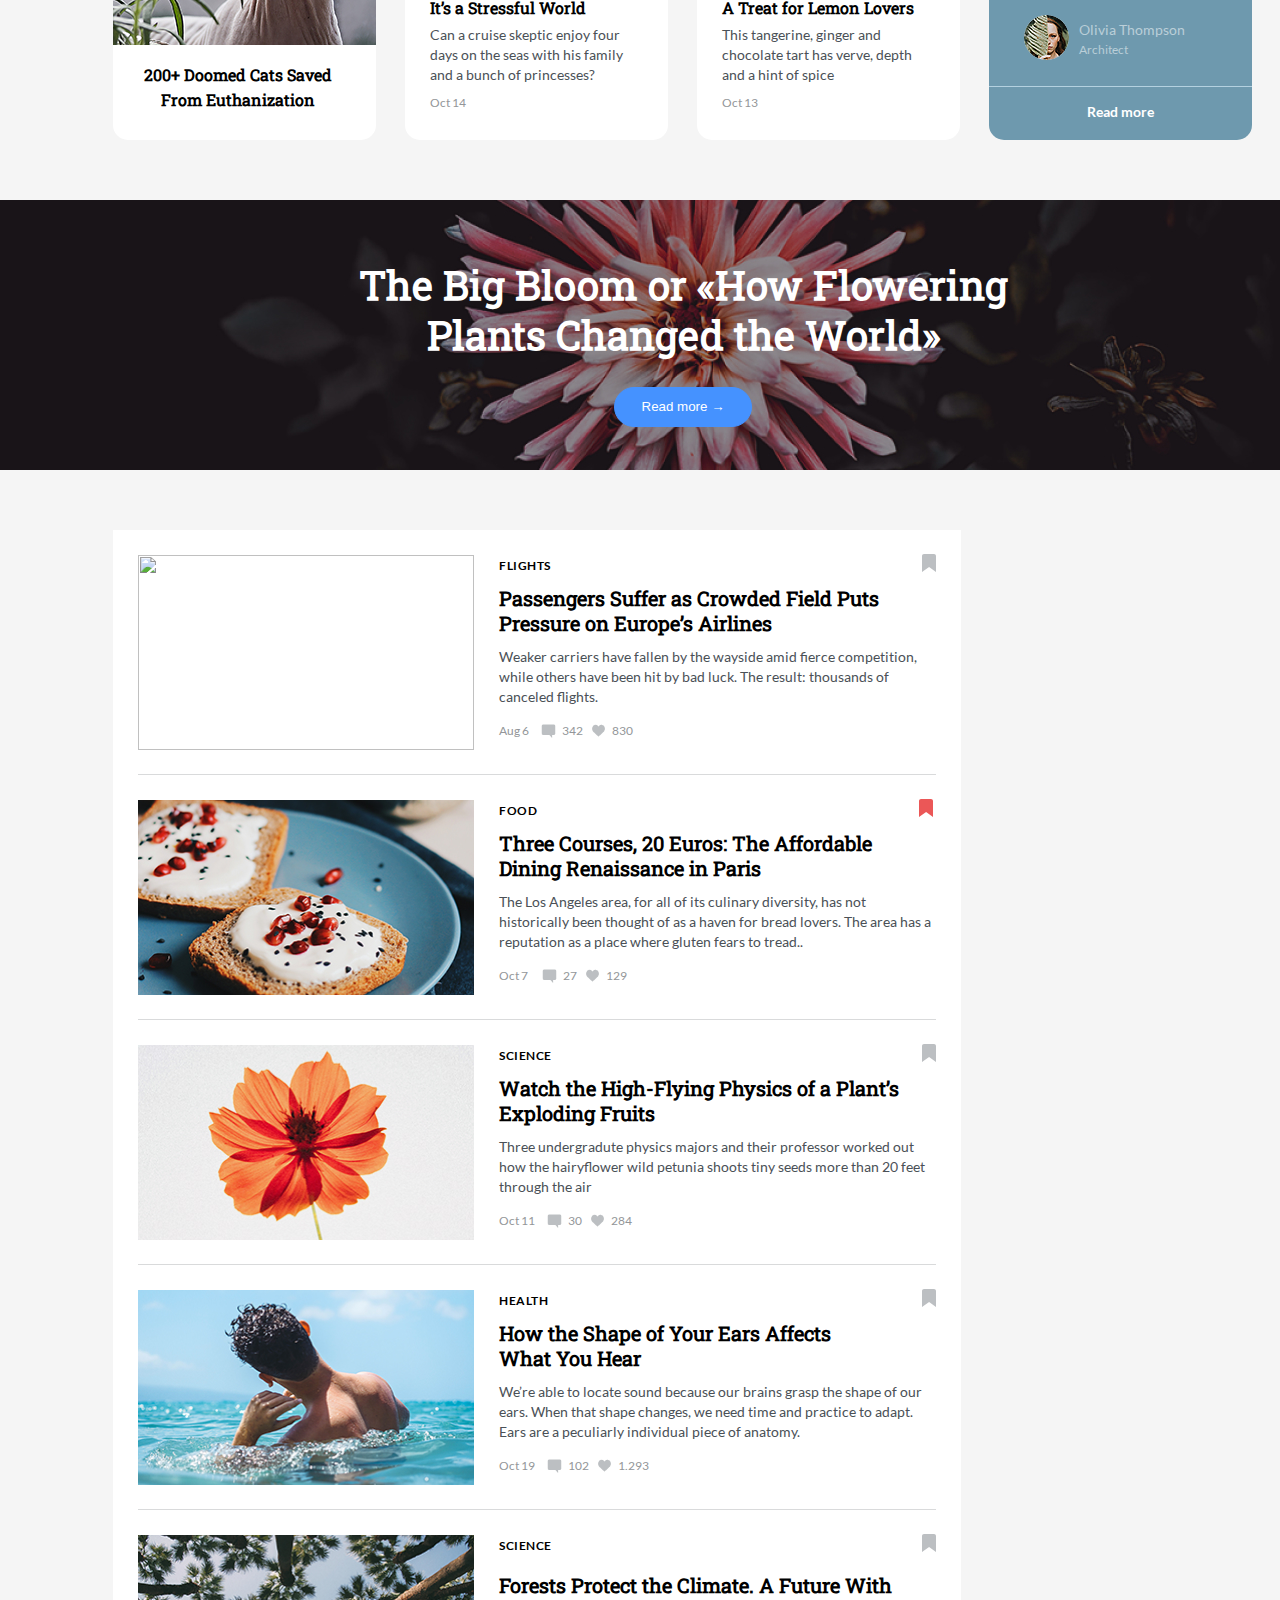
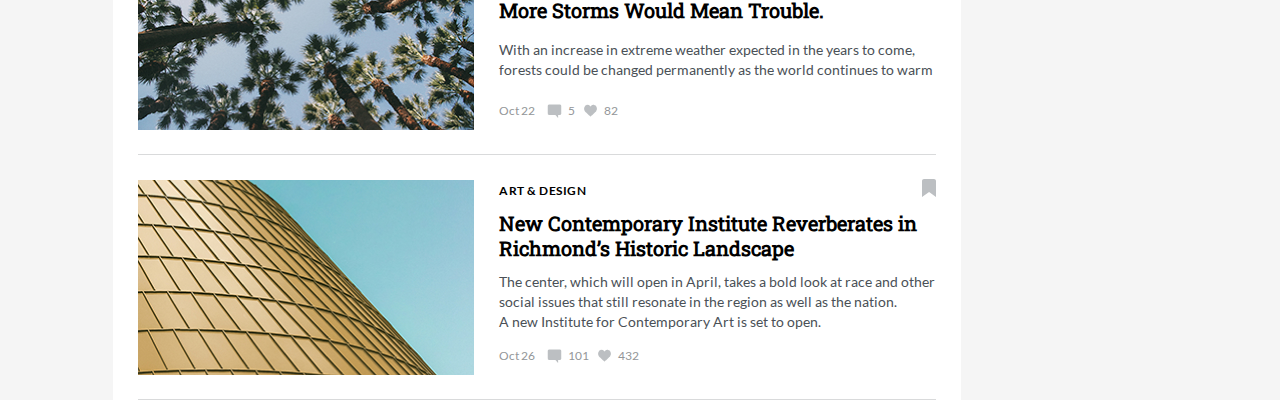
==== commit 44b1a5a8: "Add files via upload" ====
--- a/index.html
+++ b/index.html
@@ -366,6 +366,209 @@
             <button class="buttonReadMore">Read more &#8594;</button>
 
         </div>
+        <div id="divListNews">
+            <div id="listNewsCont">
+                <!--NEWS 1-->
+                <div class="newsItem">
+                    <div class="newsItemCont">
+                        <img src="img/ImageNews1.jpg">
+                        <div class="divNewsText">
+                            <div class="headAndBookmark">
+                                <h4 class="category">FLIGHTS</h4>
+                                <img src="img/Bookmark.svg">
+                            </div>
+                            <h3 class="headline4">
+                                Passengers Suffer as Crowded Field Puts Pressure on Europe’s Airlines
+                            </h3>
+                            <p class="medium">
+                                Weaker carriers have fallen by the wayside amid fierce competition,
+                                while others have been hit by bad luck. The result: thousands of canceled flights.
+                            </p>
+                            <p class="small">
+                                <span>
+                                    Aug 6&nbsp;&nbsp;&nbsp;&nbsp;&nbsp;
+                                </span>
+                                <img src="img/CommentIcon3.png">
+                                <span>
+                                    &nbsp; 342&nbsp;&nbsp;&nbsp;
+                                </span>
+                                <img src="img/HeartIcon2.png">
+                                <span>
+                                    &nbsp; 830
+                                </span>
+                            </p>
+                        </div>
+                    </div>
+                </div>
+                <!--NEWS 2-->
+                <div class="newsItem">
+                    <div class="newsItemCont">
+                        <img src="img/ImageNews2.jpg">
+                        <div class="divNewsText">
+                            <div class="headAndBookmark">
+                                <h4 class="category">FOOD</h4>
+                                <img src="img/BookmarkRed.svg">
+                            </div>
+                            <h3 class="headline4">
+                                Three Courses, 20 Euros: The Affordable Dining Renaissance in Paris
+                            </h3>
+                            <p class="medium">
+                                The Los Angeles area, for all of its culinary diversity, has not historically been
+                                thought of as a haven
+                                for bread lovers. The area has a reputation as a place where gluten fears to tread..
+                            </p>
+                            <p class="small">
+                                <span>
+                                    Oct 7 &nbsp;&nbsp;&nbsp;&nbsp;&nbsp;
+                                </span>
+                                <img src="img/CommentIcon3.png">
+                                <span>
+                                    &nbsp; 27&nbsp;&nbsp;&nbsp;
+                                </span>
+                                <img src="img/HeartIcon2.png">
+                                <span>
+                                    &nbsp; 129
+                                </span>
+                            </p>
+                        </div>
+                    </div>
+                </div>
+                <!--NEWS 3-->
+                <div class="newsItem">
+                    <div class="newsItemCont">
+                        <img src="img/ImageNews3.jpg">
+                        <div class="divNewsText">
+                            <div class="headAndBookmark">
+                                <h4 class="category">SCIENCE</h4>
+                                <img src="img/Bookmark.svg">
+                            </div>
+                            <h3 class="headline4">
+                                Watch the High-Flying Physics of a Plant’s Exploding Fruits
+                            </h3>
+                            <p class="medium">
+                                Three undergradute physics majors and their professor worked out
+                                how the hairyflower wild petunia shoots tiny seeds more than 20 feet through the air
+                            </p>
+                            <p class="small">
+                                <span>
+                                    Oct 11&nbsp;&nbsp;&nbsp;&nbsp;&nbsp;
+                                </span>
+                                <img src="img/CommentIcon3.png">
+                                <span>
+                                    &nbsp; 30&nbsp;&nbsp;&nbsp;
+                                </span>
+                                <img src="img/HeartIcon2.png">
+                                <span>
+                                    &nbsp; 284
+                                </span>
+                            </p>
+                        </div>
+                    </div>
+                </div>
+                <!--NEWS 4-->
+                <div class="newsItem">
+                    <div class="newsItemCont">
+                        <img src="img/ImageNews4.jpg">
+                        <div class="divNewsText">
+                            <div class="headAndBookmark">
+                                <h4 class="category">HEALTH</h4>
+                                <img src="img/Bookmark.svg">
+                            </div>
+                            <h3 class="headline4">
+                                How the Shape of Your Ears Affects What You Hear
+                            </h3>
+                            <p class="medium">
+                                We’re able to locate sound because our brains grasp the shape of our ears.
+                                When that shape changes,
+                                we need time and practice to adapt. Ears are a peculiarly individual piece of anatomy.
+                            </p>
+                            <p class="small">
+                                <span>
+                                    Oct 19&nbsp;&nbsp;&nbsp;&nbsp;&nbsp;
+                                </span>
+                                <img src="img/CommentIcon3.png">
+                                <span>
+                                    &nbsp; 102&nbsp;&nbsp;&nbsp;
+                                </span>
+                                <img src="img/HeartIcon2.png">
+                                <span>
+                                    &nbsp; 1.293
+                                </span>
+                            </p>
+                        </div>
+                    </div>
+                </div>
+
+                <!--NEWS 5-->
+                <div class="newsItem">
+                    <div class="newsItemCont">
+                        <img src="img/ImageNews5.jpg">
+                        <div class="divNewsText">
+                            <div class="headAndBookmark">
+                                <h4 class="category">SCIENCE</h4>
+                                <img src="img/Bookmark.svg">
+                            </div>
+                            <h3 class="headline4">
+                                Forests Protect the Climate. A Future With More Storms Would Mean Trouble.
+                            </h3>
+                            <p class="medium">
+                                With an increase in extreme weather expected in the years to come,
+                                forests could be changed permanently as the world continues to warm
+                            </p>
+                            <p class="small">
+                                <span>
+                                    Oct 22&nbsp;&nbsp;&nbsp;&nbsp;&nbsp;
+                                </span>
+                                <img src="img/CommentIcon3.png">
+                                <span>
+                                    &nbsp; 5&nbsp;&nbsp;&nbsp;
+                                </span>
+                                <img src="img/HeartIcon2.png">
+                                <span>
+                                    &nbsp; 82
+                                </span>
+                            </p>
+                        </div>
+                    </div>
+                </div>
+
+                <!--NEWS 6-->
+                <div class="newsItem">
+                    <div class="newsItemCont">
+                        <img src="img/ImageNews6.jpg">
+                        <div class="divNewsText">
+                            <div class="headAndBookmark">
+                                <h4 class="category">ART &amp; DESIGN</h4>
+                                <img src="img/Bookmark.svg">
+                            </div>
+                            <h3 class="headline4">
+                                New Contemporary Institute Reverberates in Richmond’s Historic Landscape
+                            </h3>
+                            <p class="medium">
+                                The center, which will open in April, takes a bold look at race and other social issues that still 
+                                resonate in the region as well as the nation. A new Institute for Contemporary Art is set to open.
+                            </p>
+                            <p class="small">
+                                <span>
+                                    Oct 26&nbsp;&nbsp;&nbsp;&nbsp;&nbsp;
+                                </span>
+                                <img src="img/CommentIcon3.png">
+                                <span>
+                                    &nbsp; 101&nbsp;&nbsp;&nbsp;
+                                </span>
+                                <img src="img/HeartIcon2.png">
+                                <span>
+                                    &nbsp; 432
+                                </span>
+                            </p>
+                        </div>
+                    </div>
+                </div>
+            </div>
+            <div id="recomendNews">
+
+            </div>
+        </div>
     </div>
    
 </body>
--- a/css/styleText.css
+++ b/css/styleText.css
@@ -9,7 +9,7 @@
 }
 @font-face{
     font-family: 'Roboto Slab';
-    src: url(../fonts/RabotoSlab-Regular.ttf);
+    src: url(../fonts/RobotoSlab-Regular.ttf);
 }
 .small{
     /*//styleName: Small/Small regular text;*/
@@ -70,7 +70,7 @@
 }
 .headline4{
     //styleName: Headline/Headline 4;
-    font-family: "Roboto Slab";
+    font-family:/* Lato*/"Roboto Slab";
     font-size: 20px;
     line-height: 25px;
     text-align: left;
--- a/css/style.css
+++ b/css/style.css
@@ -579,4 +579,74 @@
 #divBigFlower button{
     display: block;
     margin: 25px auto 0 auto;
+}
+
+/*  LIST NEWS*/
+#divListNews{
+    width: 1140px;
+    margin: 60px auto 0 auto;
+}
+#divListNews #listNewsCont{
+    width: 848px;
+}
+.newsItem{
+   
+    width: 848px;
+    height: 245px;
+    /*padding: 25px;*/
+    box-sizing: border-box;
+    background-color: white;
+}
+.newsItem .newsItemCont{
+    display: flex;
+    width: 798px;
+    height: 245px;
+    padding-top: 25px;
+    margin-left: 25px;
+    border-bottom: 1px solid  #D9DADB;
+    box-sizing: border-box;
+}
+.newsItem>.newsItemCont>img{
+    width: 336px;
+    height: 195px;
+}
+.divNewsText{
+    display: flex;
+    flex-direction:column;
+    justify-content: space-between;
+    height: 195px;
+    margin-left: 25px;
+}
+.divNewsText h3{
+    width: 430px;
+    
+}
+.divNewsText .headAndBookmark{
+    display: flex;
+    align-items: center;
+    justify-content: space-between;
+    height: 15px;
+}
+.divNewsText .headAndBookmark h4{
+    padding-top: 5px;
+}
+.divNewsText h3{
+    margin-top: 15px;
+    margin-bottom: 0px;
+}
+.divNewsText p:first-of-type{
+    margin-top: 10px;
+    margin-bottom: 0px;
+}
+.divNewsText p:last-of-type{
+    vertical-align: bottom;
+   /* position: relative;
+    bottom: -10px;*/
+    /*margin-top: 20px;*/
+/*    margin-bottom: 0px;*/
+}
+.divNewsText p:last-of-type>img{
+    position: relative;
+    top: 3px;
+    /*margin-top: 40px;*/
 }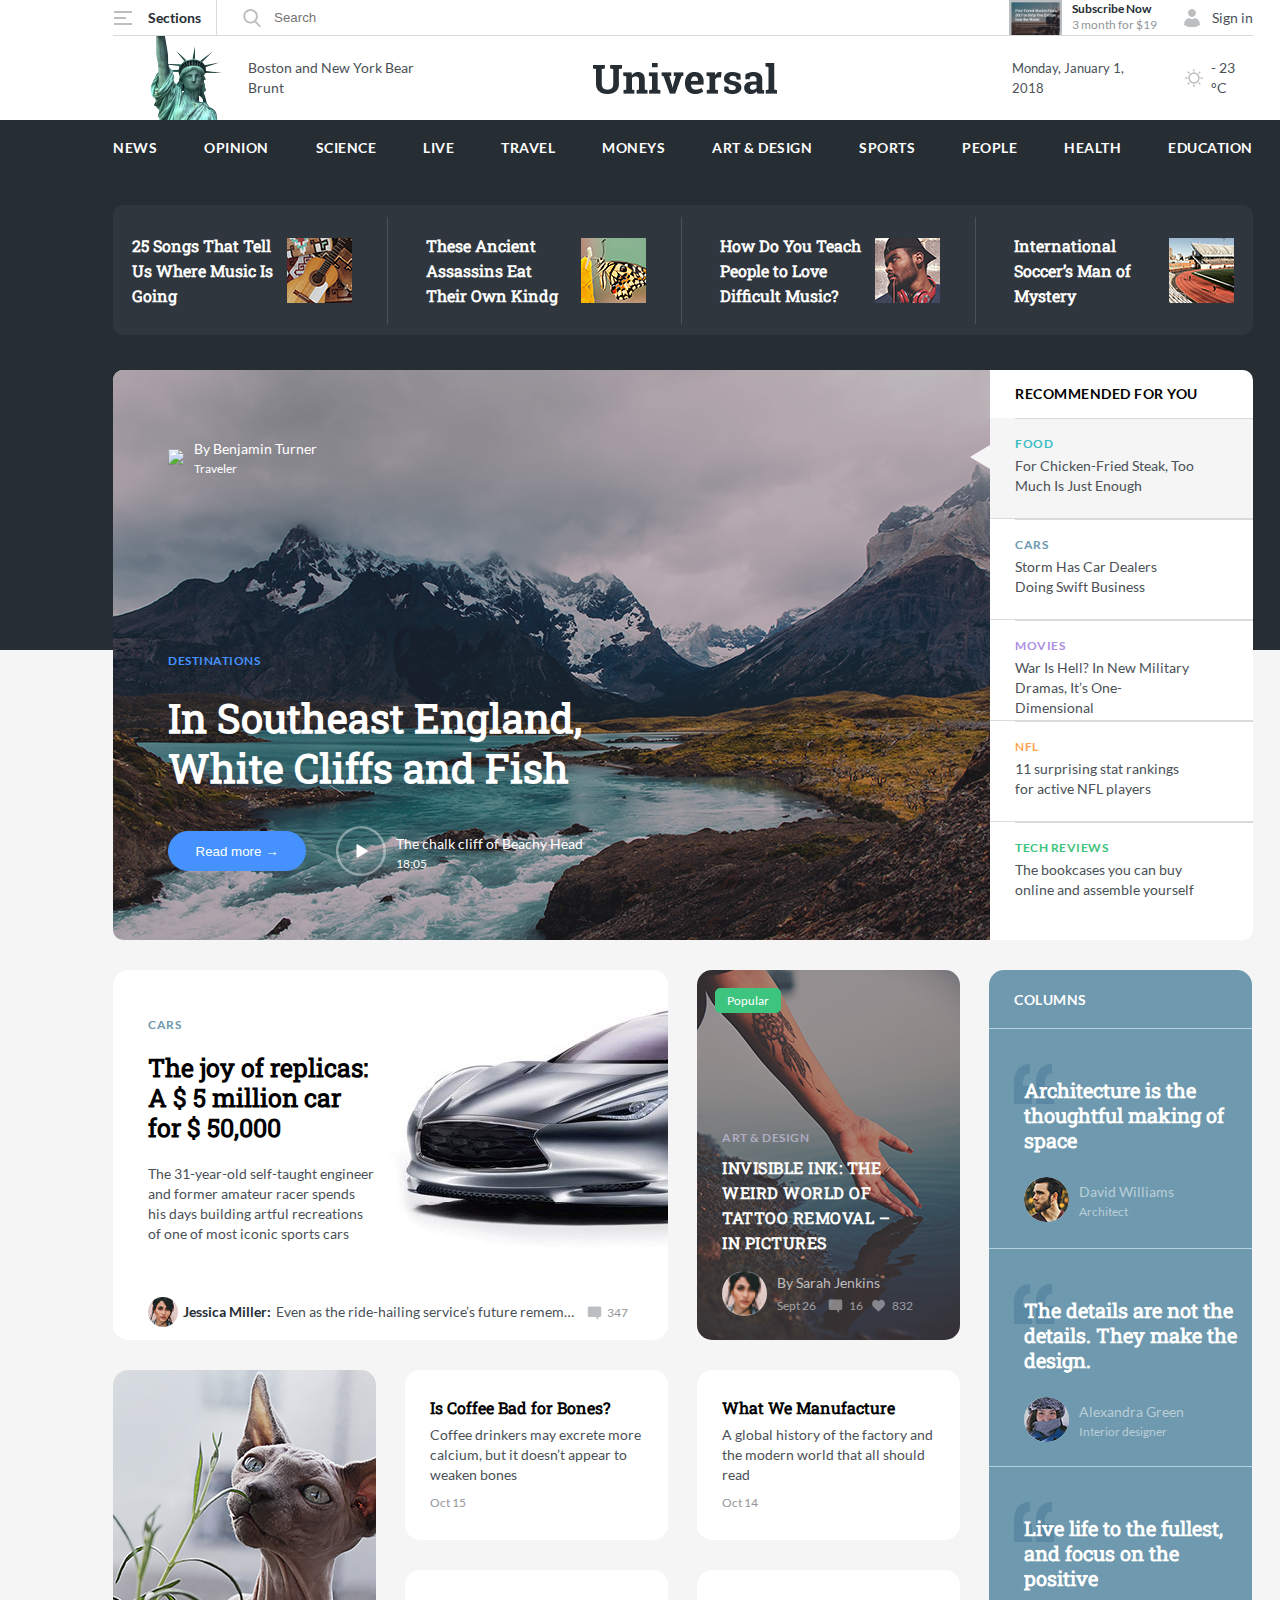
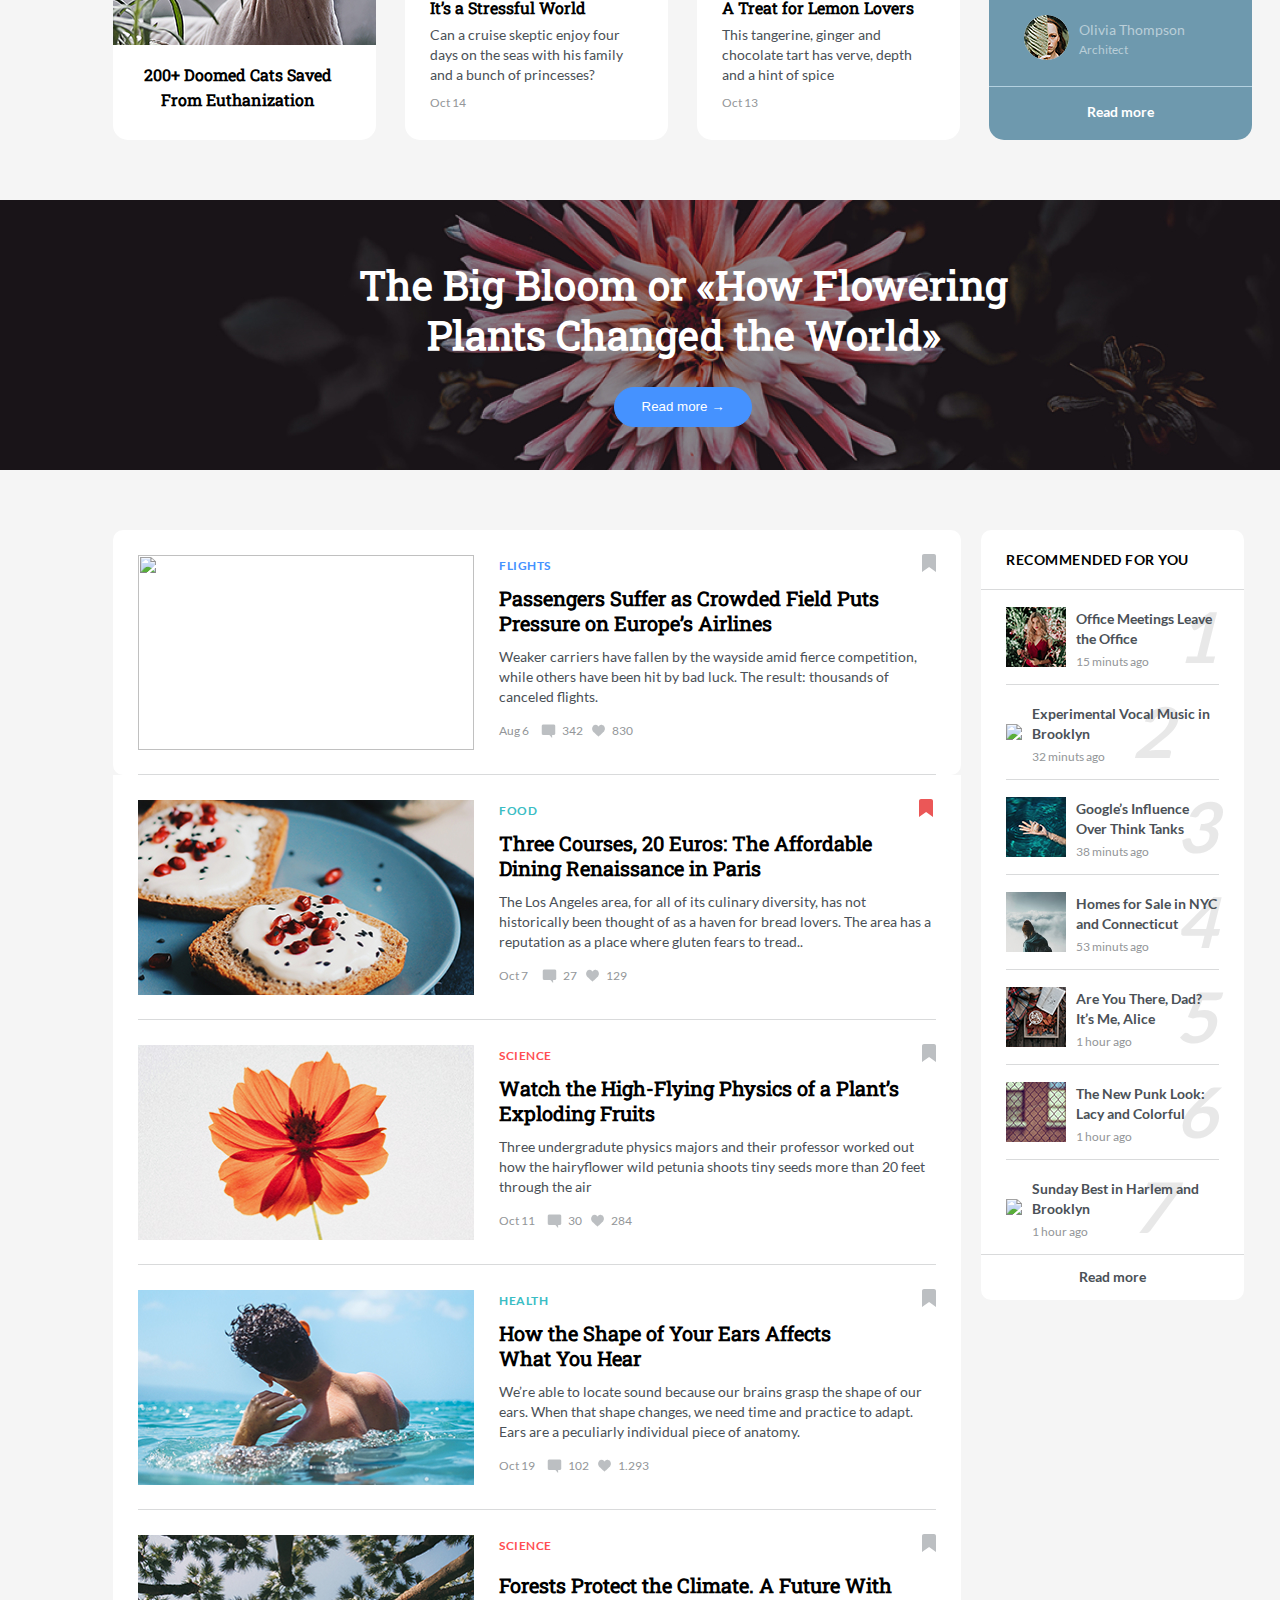
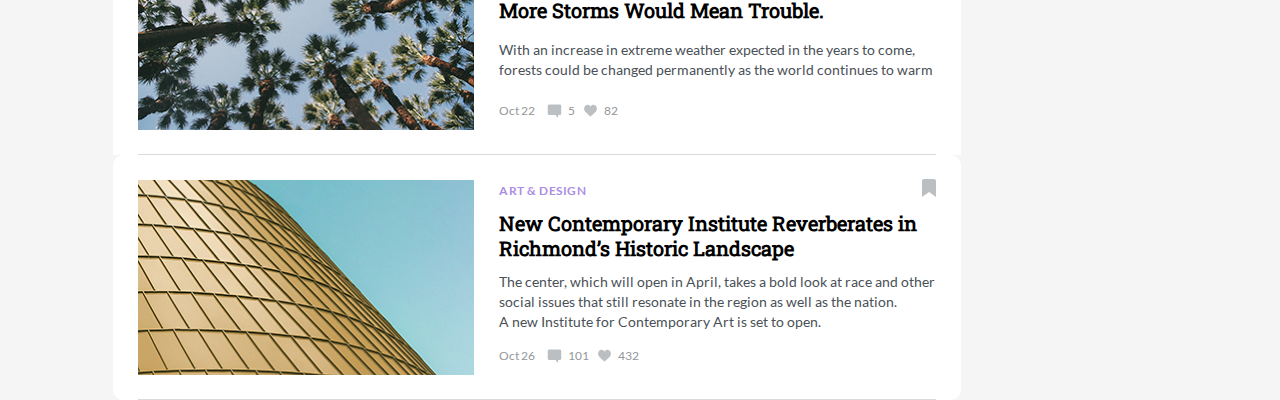
==== commit 824d2389: "Сверстал блок с новостями" ====
--- a/index.html
+++ b/index.html
@@ -565,8 +565,135 @@
                     </div>
                 </div>
             </div>
-            <div id="recomendNews">
-
+            <div id="divRecommendNews">
+                <div id="recommendNewsHead">
+                    <h3 class="headline6UP">
+                        Recommended for you
+                    </h3>
+                </div>
+                <!--recomItemNews 1-->
+                <div class="recomItemNews">
+                    <div class="recomItemCont">
+                        <img src="img/imageNewsRec1.jpg">
+                        <div>
+                            <h5 class="medium">
+                                Office Meetings Leave the Office
+                            </h5>
+                            <p class="small">
+                                15 minuts ago
+                            </p>
+
+                            <span class="bigCountNews"></span>
+                        </div>
+                    </div>   
+                </div>
+                <!--recomItemNews 2-->
+                <div class="recomItemNews">
+                    <div class="recomItemCont">
+                        <img src="img/imageNewsRec2.jpg">
+                        <div>
+                            <h5 class="medium">
+                                Experimental Vocal Music in Brooklyn
+                            </h5>
+                            <p class="small">
+                                32 minuts ago
+                            </p>
+
+                            <span class="bigCountNews"></span>
+                        </div>
+                    </div>
+                </div>
+
+                <!--recomItemNews 3-->
+                <div class="recomItemNews">
+                    <div class="recomItemCont">
+                        <img src="img/imageNewsRec3.jpg">
+                        <div>
+                            <h5 class="medium">
+                                Google’s Influence Over Think Tanks
+                            </h5>
+                            <p class="small">
+                                38 minuts ago
+                            </p>
+
+                            <span class="bigCountNews"></span>
+                        </div>
+                    </div>
+                </div>
+
+
+                <!--recomItemNews 4-->
+                <div class="recomItemNews">
+                    <div class="recomItemCont">
+                        <img src="img/imageNewsRec4.jpg">
+                        <div>
+                            <h5 class="medium">
+                                Homes for Sale in NYC and Connecticut
+                            </h5>
+                            <p class="small">
+                                53 minuts ago
+                            </p>
+
+                            <span class="bigCountNews"></span>
+                        </div>
+                    </div>
+                </div>
+
+                <!--recomItemNews 5-->
+                <div class="recomItemNews">
+                    <div class="recomItemCont">
+                        <img src="img/imageNewsRec5.jpg">
+                        <div>
+                            <h5 class="medium">
+                                Are You There, Dad? It’s Me, Alice
+                            </h5>
+                            <p class="small">
+                                1 hour ago
+                            </p>
+
+                            <span class="bigCountNews"></span>
+                        </div>
+                    </div>
+                </div>
+
+                <!--recomItemNews 6-->
+                <div class="recomItemNews">
+                    <div class="recomItemCont">
+                        <img src="img/imageNewsRec6.jpg">
+                        <div>
+                            <h5 class="medium">
+                                The New Punk Look: Lacy and Colorful
+                            </h5>
+                            <p class="small">
+                                1 hour ago
+                            </p>
+
+                            <span class="bigCountNews"></span>
+                        </div>
+                    </div>
+                </div>
+
+                <!--recomItemNews 7-->
+                <div class="recomItemNews">
+                    <div class="recomItemCont">
+                        <img src="img/imageNewsRec7.jpg">
+                        <div>
+                            <h5 class="medium">
+                                Sunday Best in Harlem and Brooklyn
+                            </h5>
+                            <p class="small">
+                                1 hour ago
+                            </p>
+
+                            <span class="bigCountNews"></span>
+                        </div>
+                    </div>
+                </div>
+                <div id="recomReadMore">
+                    <h5 class="medium">
+                        Read more
+                    </h5>
+                </div>
             </div>
         </div>
     </div>
--- a/css/style.css
+++ b/css/style.css
@@ -583,6 +583,8 @@
 
 /*  LIST NEWS*/
 #divListNews{
+    display: flex;
+    gap: 20px;
     width: 1140px;
     margin: 60px auto 0 auto;
 }
@@ -649,4 +651,117 @@
     position: relative;
     top: 3px;
     /*margin-top: 40px;*/
+}
+#listNewsCont>div:first-child, #listNewsCont>div:last-child{
+    border-radius: 10px;
+}
+#listNewsCont>div:nth-child(1) .headAndBookmark h4{
+    color: #4592FF;
+}
+#listNewsCont>div:nth-child(2) .headAndBookmark h4{
+    color: #3BBDC4;
+}
+#listNewsCont>div:nth-child(3) .headAndBookmark h4{
+    color: #FF4F52;
+}
+#listNewsCont>div:nth-child(4) .headAndBookmark h4{
+    color: #3BBDC4;
+}
+#listNewsCont>div:nth-child(5) .headAndBookmark h4{
+    color: #FF4F52;
+}
+#listNewsCont>div:nth-child(6) .headAndBookmark h4{
+    color: #AC8EE3;
+}
+/*
+    RECOMENDED NEWS
+*/
+#divRecommendNews{
+    width: 263px;
+    height: 770px;
+    border-radius: 10px;
+    background-color: white;
+    counter-reset: ch1;
+}
+#divRecommendNews #recommendNewsHead{
+    width: 263px;
+    height: 59px;
+    border-bottom: 1px solid #D9DADB;
+
+}
+#divRecommendNews #recommendNewsHead h3{
+    padding-top: 20px;
+    margin-top: 0px;
+    margin-left: 25px;
+    color: black;
+}
+#divRecommendNews .recomItemCont{
+    position: relative;
+    display: flex;
+    align-items: center;
+    width: 213px;
+    height: 60px;
+    padding-top: 17px;
+    padding-bottom: 17px;
+    margin-left: 25px;
+    border-bottom: 1px solid #D9DADB;
+    z-index: 10;
+   /* padding-left: 25px;
+    padding-right: 25px;*/
+}
+/*#divRecommendNews .recomItemCont{
+    height: 60px;
+    padding-bottom: 17px;
+}*/
+#divRecommendNews .recomItemCont div{
+    /*display: inline;*/
+    height: 60px;
+    margin-left: 10px;
+}
+#divRecommendNews .recomItemCont div h5{
+    position: relative;
+    margin-top: 2px;
+    margin-bottom: 0px;
+    z-index: 1000;
+}
+#divRecommendNews .recomItemCont div p{
+    margin-top: 5px;
+    margin-bottom: 2px;
+}
+#divRecommendNews>div:nth-child(8)>div{
+    border: none;
+}
+
+/*bigText*/
+#divRecommendNews .recomItemCont .bigCountNews{
+/*    display: block;*/
+    position: relative;
+    width: 20px;
+    top: -60px;
+    left: 100px;
+    font-family: Lato;
+    font-size: 70px;
+    line-height: 50px;
+    text-align: right;
+    font-weight: bold;
+    font-style: italic;
+    color: #AAAAAA44;
+    z-index: 100;
+
+}
+
+.bigCountNews::before{
+    counter-increment: ch1;
+    content: counter(ch1);
+}
+
+#divRecommendNews #recomReadMore{
+    width: 263px;
+    height: 45px;
+    border-top: 1px solid #D9DADB;
+}
+#divRecommendNews #recomReadMore h5{
+    margin-top: 12px;
+    text-align: center;
+
 }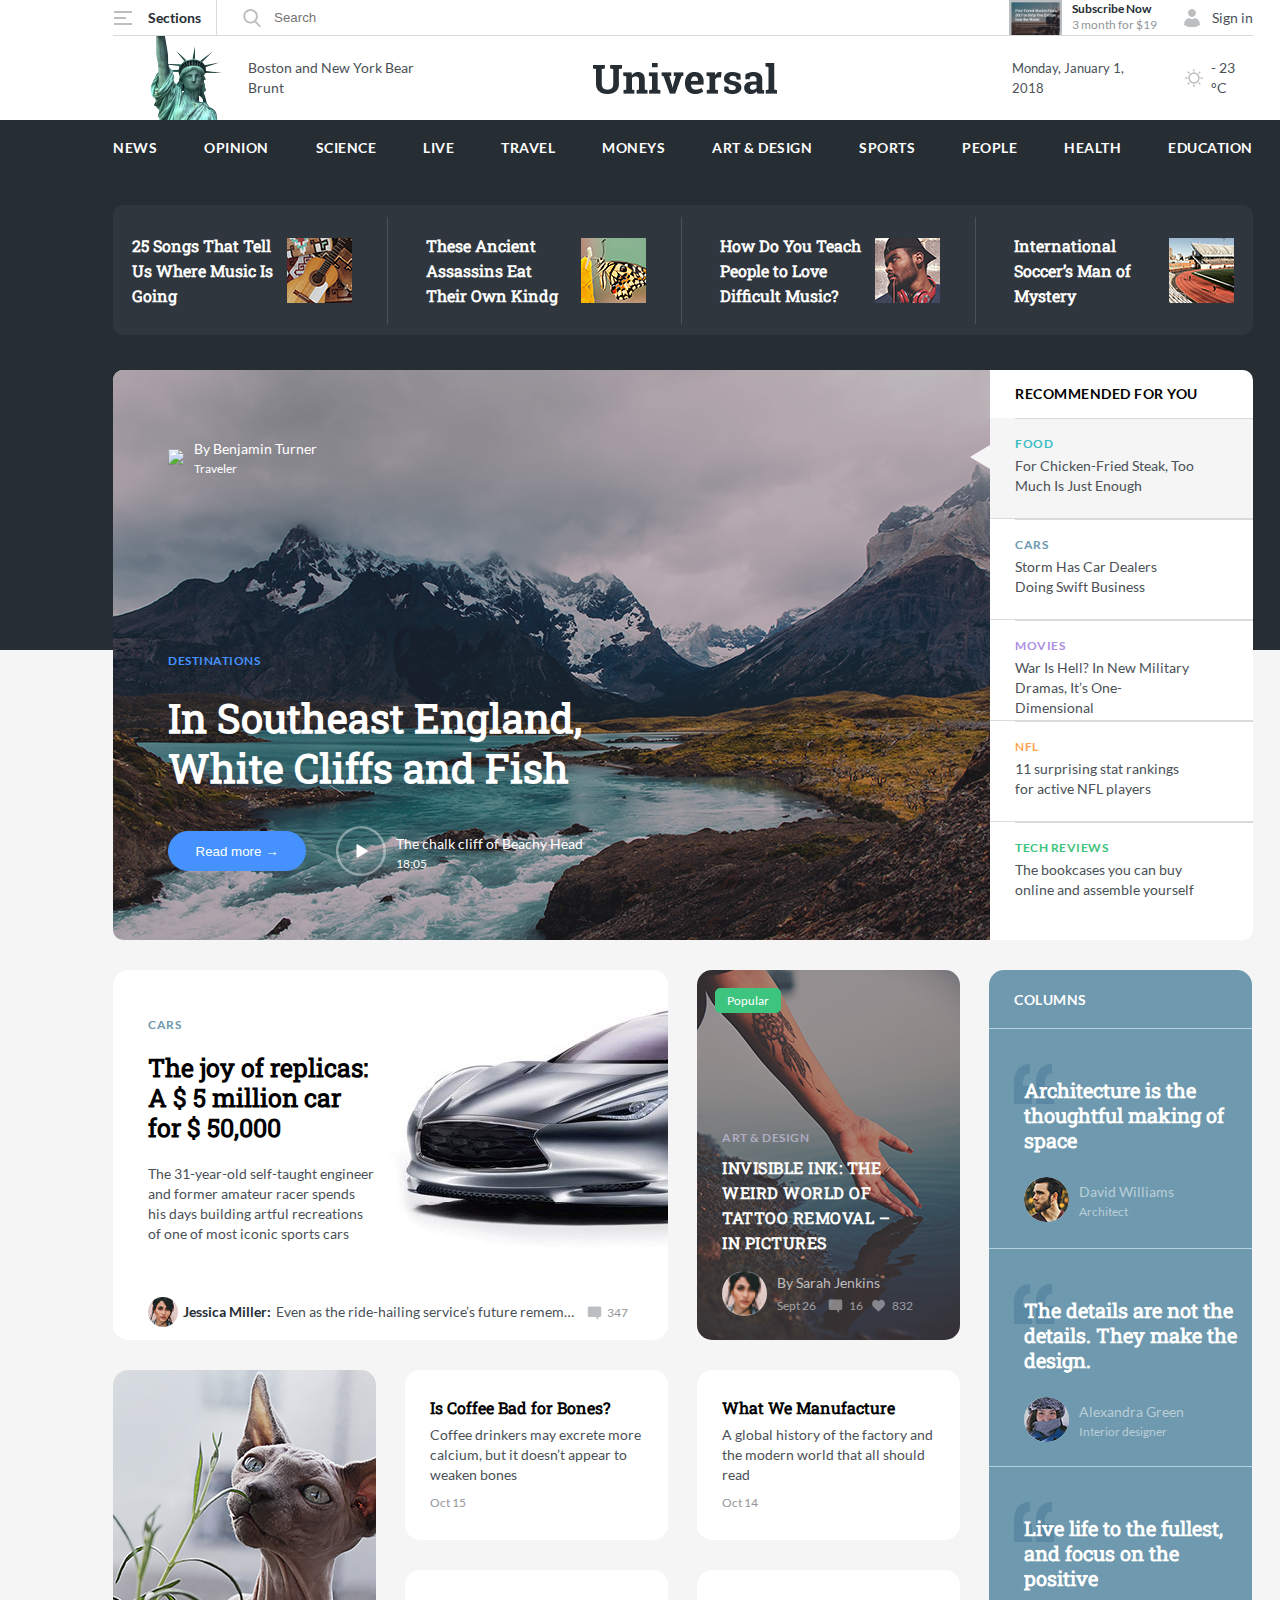
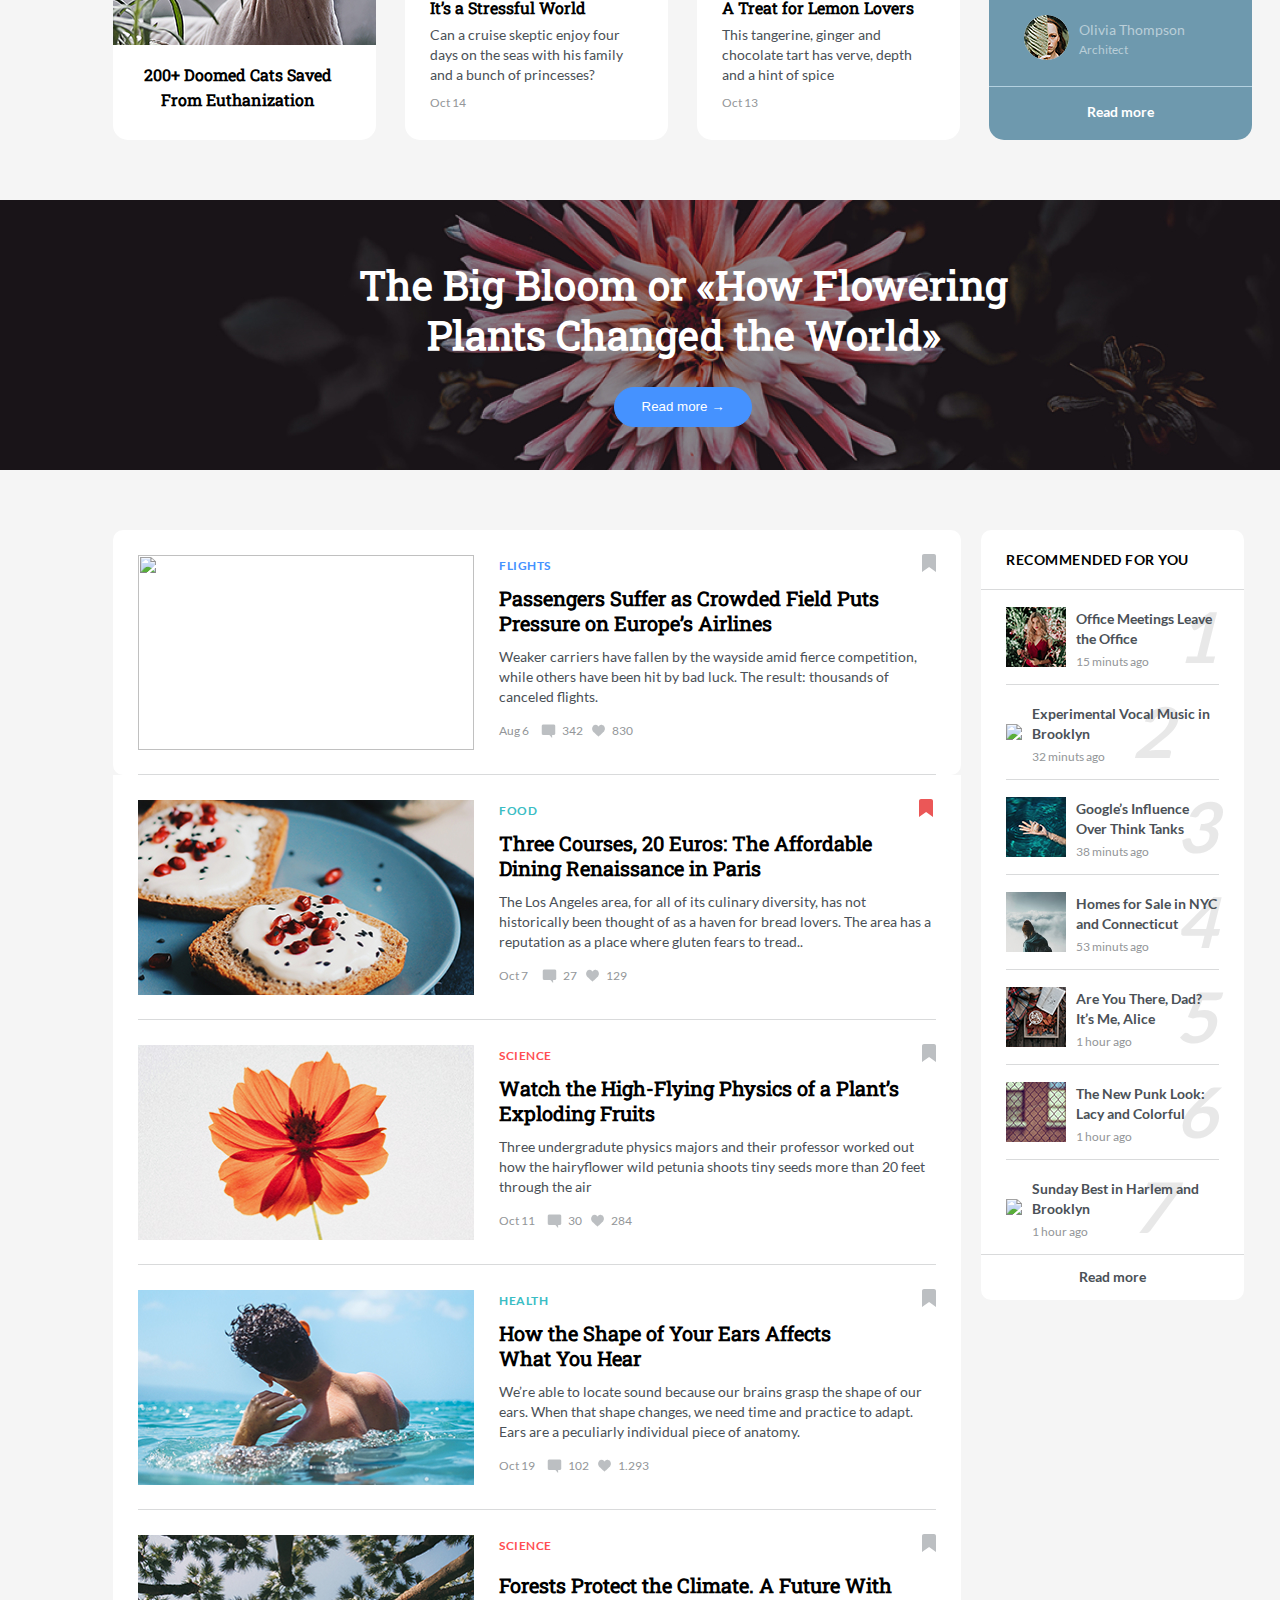
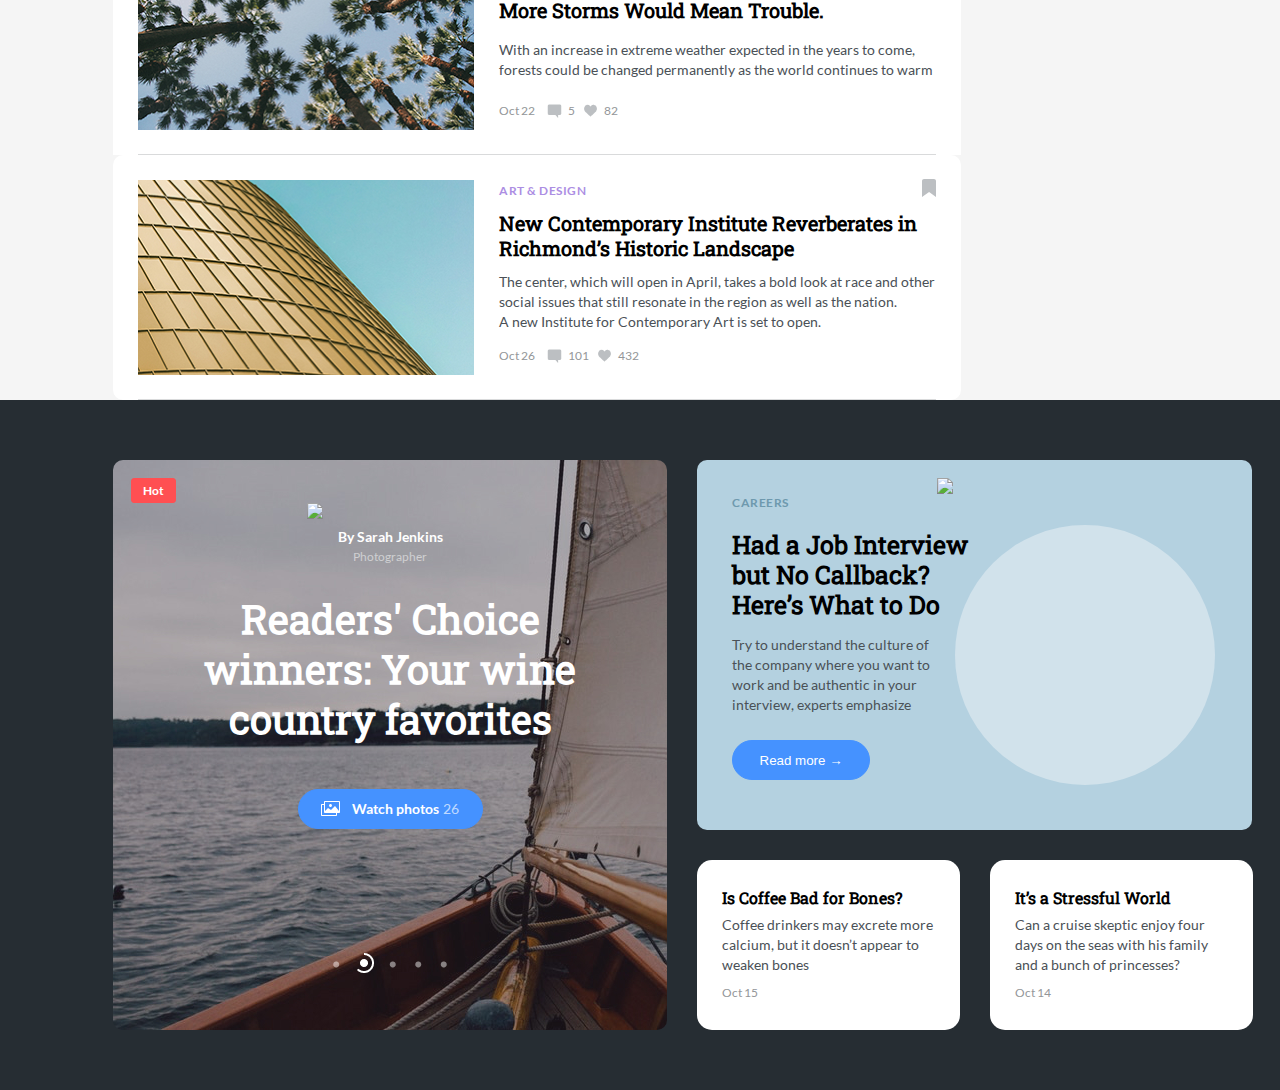
==== commit 5002ecd6: "Сделал Черный Блок" ====
--- a/index.html
+++ b/index.html
@@ -697,6 +697,84 @@
             </div>
         </div>
     </div>
+    <div id="divBlackBlock">
+        <div id="divBlackBlockCont">
+            <div id="column1">
+                <button  id="buttonRed"><p class="smallBold">Hot</pclass="small"></button>
+                <div id="avatarCenter">
+                    <img src="img/avatar6.png">
+                    <h3 class="medium">By Sarah Jenkins</h3>
+                    <p class="small">Photographer</p>
+                </div>
+                <div id="contH1">
+                    <h1 class="headline2"">
+                        Readers' Choice winners: Your wine country favorites
+                    </h1>
+                </div>
+                <button id="buttonBlue">
+                    <p>
+                        <img src="img/pictures.svg">
+                        &nbsp;
+                        <span class="mediumBold">Watch photos</span>
+                      <!--  &nbsp;-->
+                        <span class="medium">26</span>
+                    </p>
+                </button>
+                <div id="paginator">
+                    <span class="paginatorPoint">.</span>
+                    <img src="img/paginatorActive.png">
+                    <span class="paginatorPoint">.</span>
+                    <span class="paginatorPoint">.</span>
+                    <span class="paginatorPoint">.</span>
+                </div>
+            </div>
+            <div id="column2">
+                <div id="divBlue">
+                    <div id="divBlueText">
+                        <h3 class="category">CAREERS</h3>
+                        <h2 class="headline3">
+                            Had a Job Interview but No Callback? Here’s What to Do
+                        </h2>
+                        <p class="medium">
+                            Try to understand the culture of the company where you want to work
+                            and be authentic in your interview, experts emphasize
+                        </p>
+                        <button class="buttonReadMore">Read more &#8594;</button>
+                    </div>
+                    <div id="divBlueImg">
+                        <div id="bigCircle"></div>
+                        <img src="img/ImageBlueGirl.png">
+                    </div>
+                </div>
+                <div id="cartUnderBlue"> 
+                    <div class="cartText" id="itemCartUnderBlue1">
+                        <div class="cartTextCont">
+                            <h2 class="headline5">Is Coffee Bad for Bones?</h2>
+                            <p class="medium">
+                                Coffee drinkers may excrete more calcium, but it doesn’t appear to weaken bones
+                            <p>
+                            <p class="small">
+                                Oct 15
+                            </p>
+                        </div>
+                    </div>
+
+                    <div class="cartText" id="itemCartUnderBlue2">
+                        <div class="cartTextCont">
+                            <h2 class="headline5">It’s a Stressful World</h2>
+                            <p class="medium">
+                                Can a cruise skeptic enjoy four days on the seas with his
+                                family and a bunch of princesses?
+                            <p>
+                            <p class="small">
+                                Oct 14
+                            </p>
+                        </div>
+                    </div>
+                </div>
+            </div>
+        </div>
+    </div>
    
 </body>
 </html>--- a/css/style.css
+++ b/css/style.css
@@ -764,4 +764,172 @@
     margin-top: 12px;
     text-align: center;
 
+}
+
+/*
+    Black Block
+*/
+#divBlackBlock{
+    width: 1366px;
+    height: 690px;
+    background-color: #262D33;
+}
+#divBlackBlock #divBlackBlockCont{
+    display: flex;
+    gap: 30px;
+    width: 1140px;
+    padding-top: 60px;
+    margin: 0px auto 0 auto;
+
+}
+/*
+    column 1
+*/
+#divBlackBlockCont #column1{
+    width: 555px;
+    height: 570px;
+    padding: 18px;
+    box-sizing: border-box;
+    background-image: url('../img/boat.jpg');
+    border-radius: 10px;
+}
+#divBlackBlockCont #column1 #buttonRed{
+    width: 45px;
+    height: 25px;
+    background-color: #FF4F52;
+    border: 1px solid #FF4F52;
+    border-radius: 3px;
+    
+}
+#divBlackBlockCont #column1 #buttonRed p{
+    margin-top: 3px;
+    text-align: center;
+    color: white;
+}
+#divBlackBlockCont #column1 #avatarCenter{
+    width: 166px;
+    /*height;*/
+    margin: 0 auto 0 auto;
+}
+#divBlackBlockCont #column1 #avatarCenter img{
+    display: block;
+    margin: 0 auto 0 auto;
+}
+#divBlackBlockCont #column1 #avatarCenter h3{
+    margin-top: 8px;
+    margin-bottom: 0px;
+    text-align: center;
+    color: white;
+}
+#divBlackBlockCont #column1 #avatarCenter p{
+    margin-top: 2px;
+    text-align: center;
+    color: #FFFFFF88;
+}
+#divBlackBlockCont #column1 #contH1{
+    width: 455px;
+    margin: 30px auto 0 auto;
+}
+#divBlackBlockCont #column1 h1{
+    
+    text-align: center;
+    color: white;
+}
+#divBlackBlockCont #column1 #buttonBlue{
+    display: block;
+    width: 185px;
+    height: 40px;
+    margin: 45px auto 0 auto;
+    background-color: #4592FF; 
+    border: 1px solid #4592FF;
+    border-radius: 30px;
+}
+#divBlackBlockCont #column1 #buttonBlue p{
+    margin-top: 3px;
+}
+#divBlackBlockCont #column1 #buttonBlue img{
+    position: relative;
+    top: 4px;
+}
+#divBlackBlockCont #column1 #buttonBlue span{
+    color: white;
+}
+#divBlackBlockCont #column1 #buttonBlue>p>span:last-child{
+    color: #FFFFFFAA;
+}
+#divBlackBlockCont #column1 #paginator{
+    display: flex;
+    align-items: center;
+    justify-content: center;
+    gap: 13px;
+    width: 108px;
+    margin: 105px auto 0 auto;
+}
+#divBlackBlockCont #column1 #paginator .paginatorPoint{
+    position: relative;
+    /*width: 5px;*/
+    padding: 0px;
+    top: -13px;
+    font-size: 50px;
+    color: #FFFFFF77;
+}
+/*#divBlackBlockCont #column1 #paginator img{
+    margin-left: 10px;
+}*/
+
+
+/*
+    column 2
+*/
+#divBlackBlockCont #column2 #divBlue{
+    display: flex;
+    width: 555px;
+    height: 370px;
+    background-color: #B4D1E0;
+    border-radius: 10px;
+}
+
+#divBlackBlockCont #column2 #divBlueText{
+    width: 243px;
+    padding-top: 35px;
+    margin-left: 35px;
+}
+#divBlackBlockCont #column2 #divBlueText h3{
+    margin: 0;
+    color: #6E99AE;
+}
+#divBlackBlockCont #column2 #divBlueText h2{
+    margin-top: 20px;
+    margin-bottom: 0px;
+}
+#divBlackBlockCont #column2 #divBlueText p{
+    width: 213px;
+    margin-top: 15px;
+    margin-bottom: 25px;
+}
+#divBlackBlockCont #column2 #divBlueImg{
+    /*float: right;*/
+}
+#divBlackBlockCont #column2 #divBlueImg #bigCircle{
+    position: relative;
+    width: 260px;
+    height: 260px;
+    left: -20px;
+    top: 65px;
+    border-radius: 130px;
+    background-color: #D1E2EB;
+}
+#divBlackBlockCont #column2 #divBlueImg img{
+    position: relative;
+    /*width: 260px;
+    height: 260px;*/
+    left: -38px;
+    top: -242px;
+}
+
+
+#divBlackBlockCont #column2 #cartUnderBlue{
+    display: flex;
+    gap: 30px;
+    padding-top: 30px;
 }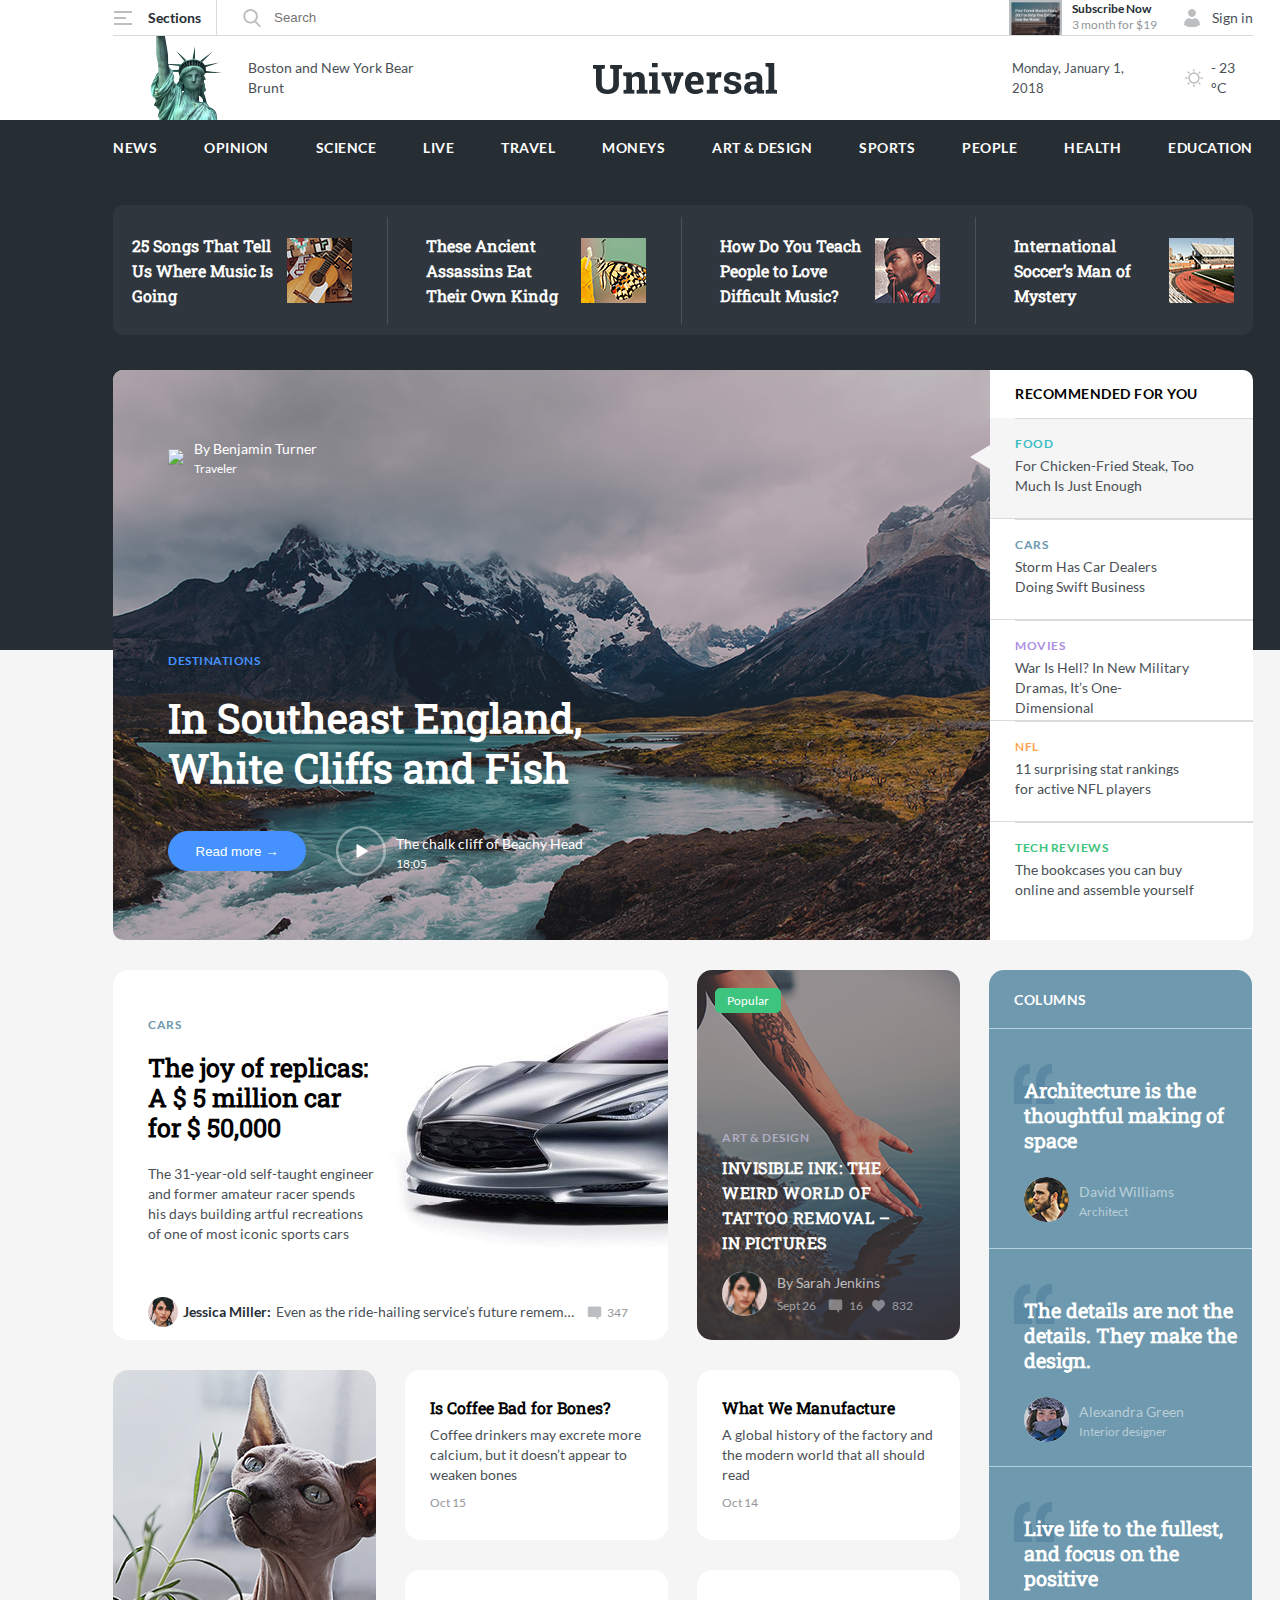
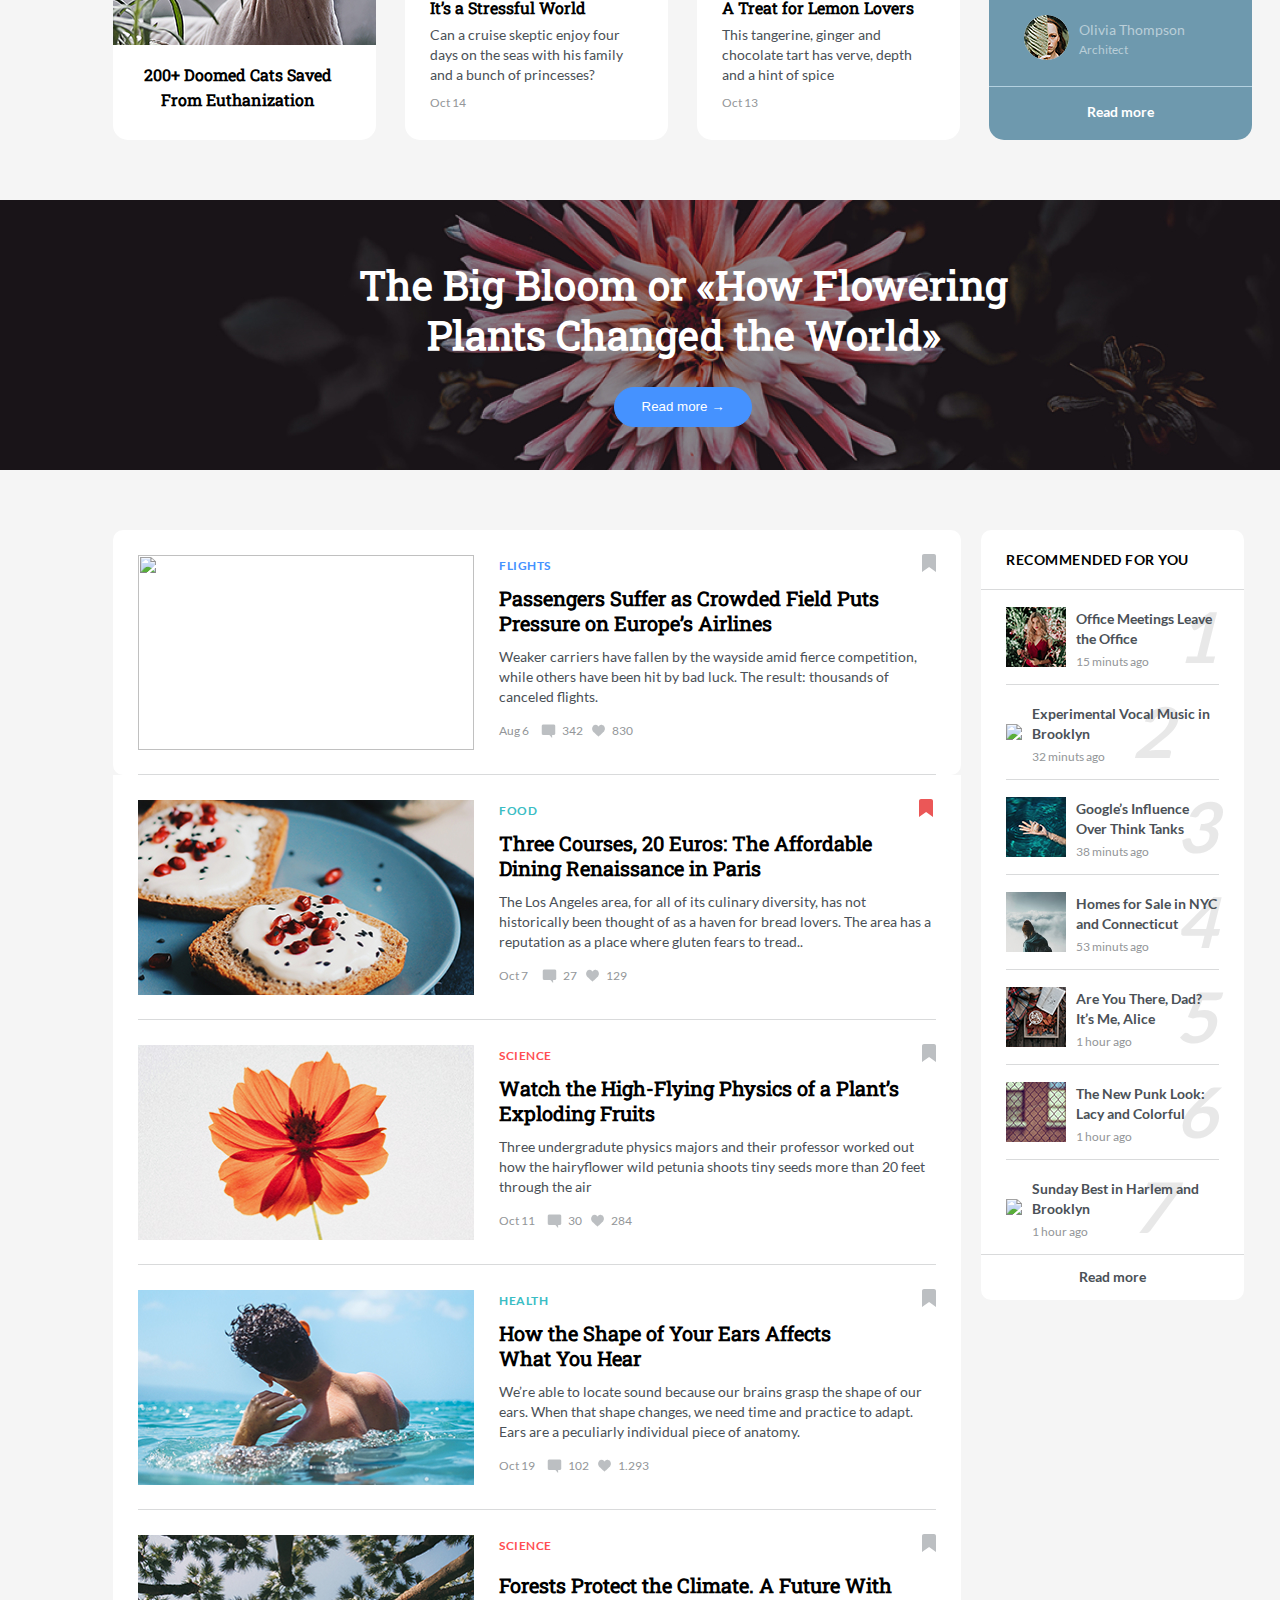
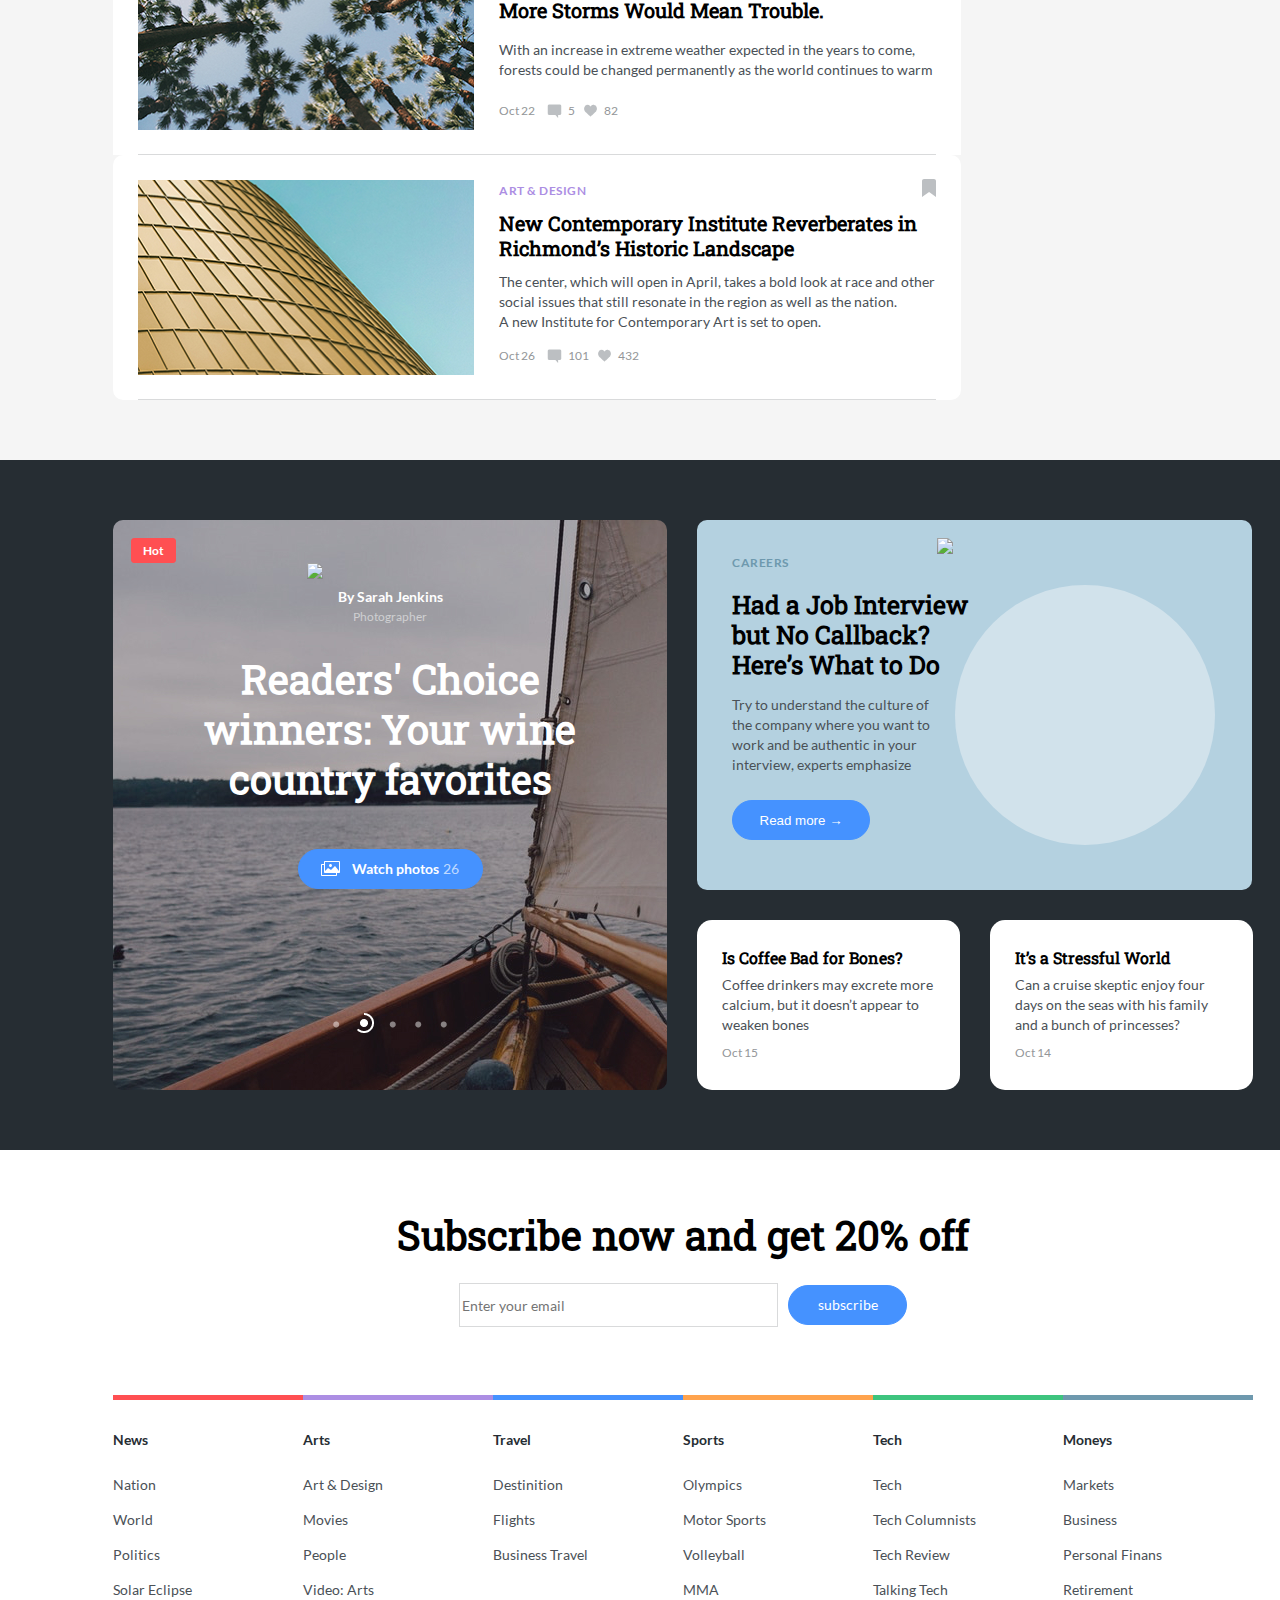
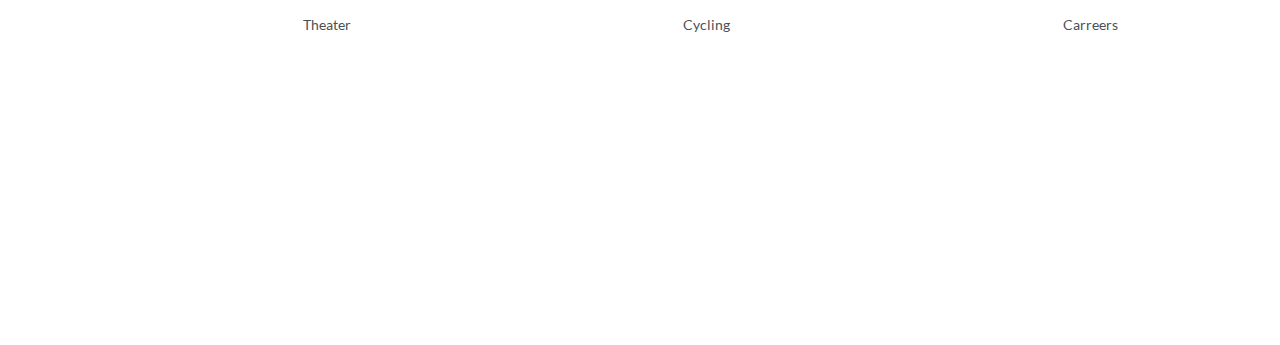
==== commit 664076e9: "Сделал список ссылок в футере" ====
--- a/index.html
+++ b/index.html
@@ -775,6 +775,82 @@
             </div>
         </div>
     </div>
+    <footer>
+        <h2 class="headline2">
+            Subscribe now and get 20% off
+        </h2>
+        <div id="divEnterEmail">
+            <form>
+                <input class="medium" type="text" placeholder="Enter your email">
+            </form>
+            <button class="medium"id="buttonSubscribe">subscribe</button>
+        </div>
+        <div id="divFootMenu">
+            <!-- divLinksItem 1-->
+            <div class="divLinksItem">
+                <h4 class="mediumBold">News</h4>
+                <ul>
+                    <li>Nation</li>
+                    <li>World</li>
+                    <li>Politics</li>
+                    <li>Solar Eclipse</li>
+                </ul>
+            </div>
+            <!-- divLinksItem 2-->
+            <div class="divLinksItem">
+                <h4 class="mediumBold">Arts</h4>
+                <ul>
+                    <li>Art &amp; Design</li>
+                    <li>Movies</li>
+                    <li>People</li>
+                    <li>Video: Arts</li>
+                    <li>Theater</li>
+                </ul>
+            </div>
+            <!-- divLinksItem 3-->
+            <div class="divLinksItem">
+                <h4 class="mediumBold">Travel</h4>
+                <ul>
+                    <li>Destinition</li>
+                    <li>Flights</li>
+                    <li>Business Travel</li>
+                </ul>
+            </div>
+            <!-- divLinksItem 4-->
+            <div class="divLinksItem">
+                <h4 class="mediumBold">Sports</h4>
+                <ul>
+                    <li>Olympics</li>
+                    <li>Motor Sports</li>
+                    <li>Volleyball</li>
+                    <li>MMA</li>
+                    <li>Cycling</li>
+                </ul>
+            </div>
+            <!-- divLinksItem 5-->
+            <div class="divLinksItem">
+                <h4 class="mediumBold">Tech</h4>
+                <ul>
+                    <li>Tech</li>
+                    <li>Tech Columnists</li>
+                    <li>Tech Review</li>
+                    <li>Talking Tech</li>
+                </ul>
+            </div>
+            <!-- divLinksItem 6-->
+            <div class="divLinksItem">
+                <h4 class="mediumBold">Moneys</h4>
+                <ul>
+                    <li>Markets</li>
+                    <li>Business</li>
+                    <li>Personal Finans</li>
+                    <li>Retirement</li>
+                    <li>Carreers</li>
+                </ul>
+            </div>
+
+        </div>
+    </footer>
    
 </body>
 </html>--- a/css/style.css
+++ b/css/style.css
@@ -318,6 +318,7 @@
 */
 #divGrey{
     background-color: #F5F5F5;
+    padding-bottom: 60px;
 }
 /*
                   CARTS 
@@ -932,4 +933,88 @@
     display: flex;
     gap: 30px;
     padding-top: 30px;
+}
+/*
+    FOOTER
+*/
+footer{
+    width: 1366px;
+    height: 795px;
+   
+}
+footer>h2:first-child{
+    margin: 0px 0px 25px 0px;
+    padding-top: 60px;
+    text-align: center;
+}
+footer #divEnterEmail{
+    display: flex;
+    align-items: center;
+    justify-content: center;
+    width: 500px;
+    height: 40px;
+    margin: 0 auto 0 auto;
+}
+footer #divEnterEmail input[type=text]{
+    width: 313px;
+    height: 40px;
+    border: 1px solid #D9DADB;
+}
+footer #divEnterEmail #buttonSubscribe{
+    width: 119px;
+    height: 40px;
+    margin-left: 10px;
+    border: 1px solid #4592FF;
+    border-radius: 20px;
+    text-align: center; 
+    background-color: #4592FF;
+    color: white;;
+}
+footer #divFootMenu{
+    display: flex;
+    width: 1140px;
+    height: 240px;
+    margin: 70px auto 0 auto;
+}
+footer #divFootMenu .divLinksItem{
+    width: 195px;
+    box-sizing: border-box;
+}
+footer #divFootMenu .divLinksItem h4{
+    padding-top: 30px;
+    margin-top: 0px;
+    margin-bottom: 25px;
+    font-weight: 900;
+    color: #262D33;
+}
+footer #divFootMenu .divLinksItem ul{
+    padding-left: 0;
+}
+footer #divFootMenu .divLinksItem li{
+    margin-top: 0px;
+    margin-bottom: 15px;
+    list-style-type: none;
+    font-family: Lato;
+    font-size: 14px;
+    line-height: 20px;
+    text-align: left;
+    color: #4B5157;
+}
+footer #divFootMenu div:nth-child(1){
+    border-top: 5px solid #FF4F52;
+}
+footer #divFootMenu div:nth-child(2){
+    border-top: 5px solid #AC8EE3;
+}
+footer #divFootMenu div:nth-child(3){
+    border-top: 5px solid #4592FF;
+}
+footer #divFootMenu div:nth-child(4){
+    border-top: 5px solid #FFA34D;
+}
+footer #divFootMenu div:nth-child(5){
+    border-top: 5px solid #3DC47E;
+}
+footer #divFootMenu div:nth-child(6){
+    border-top: 5px solid #6E99AE;
 }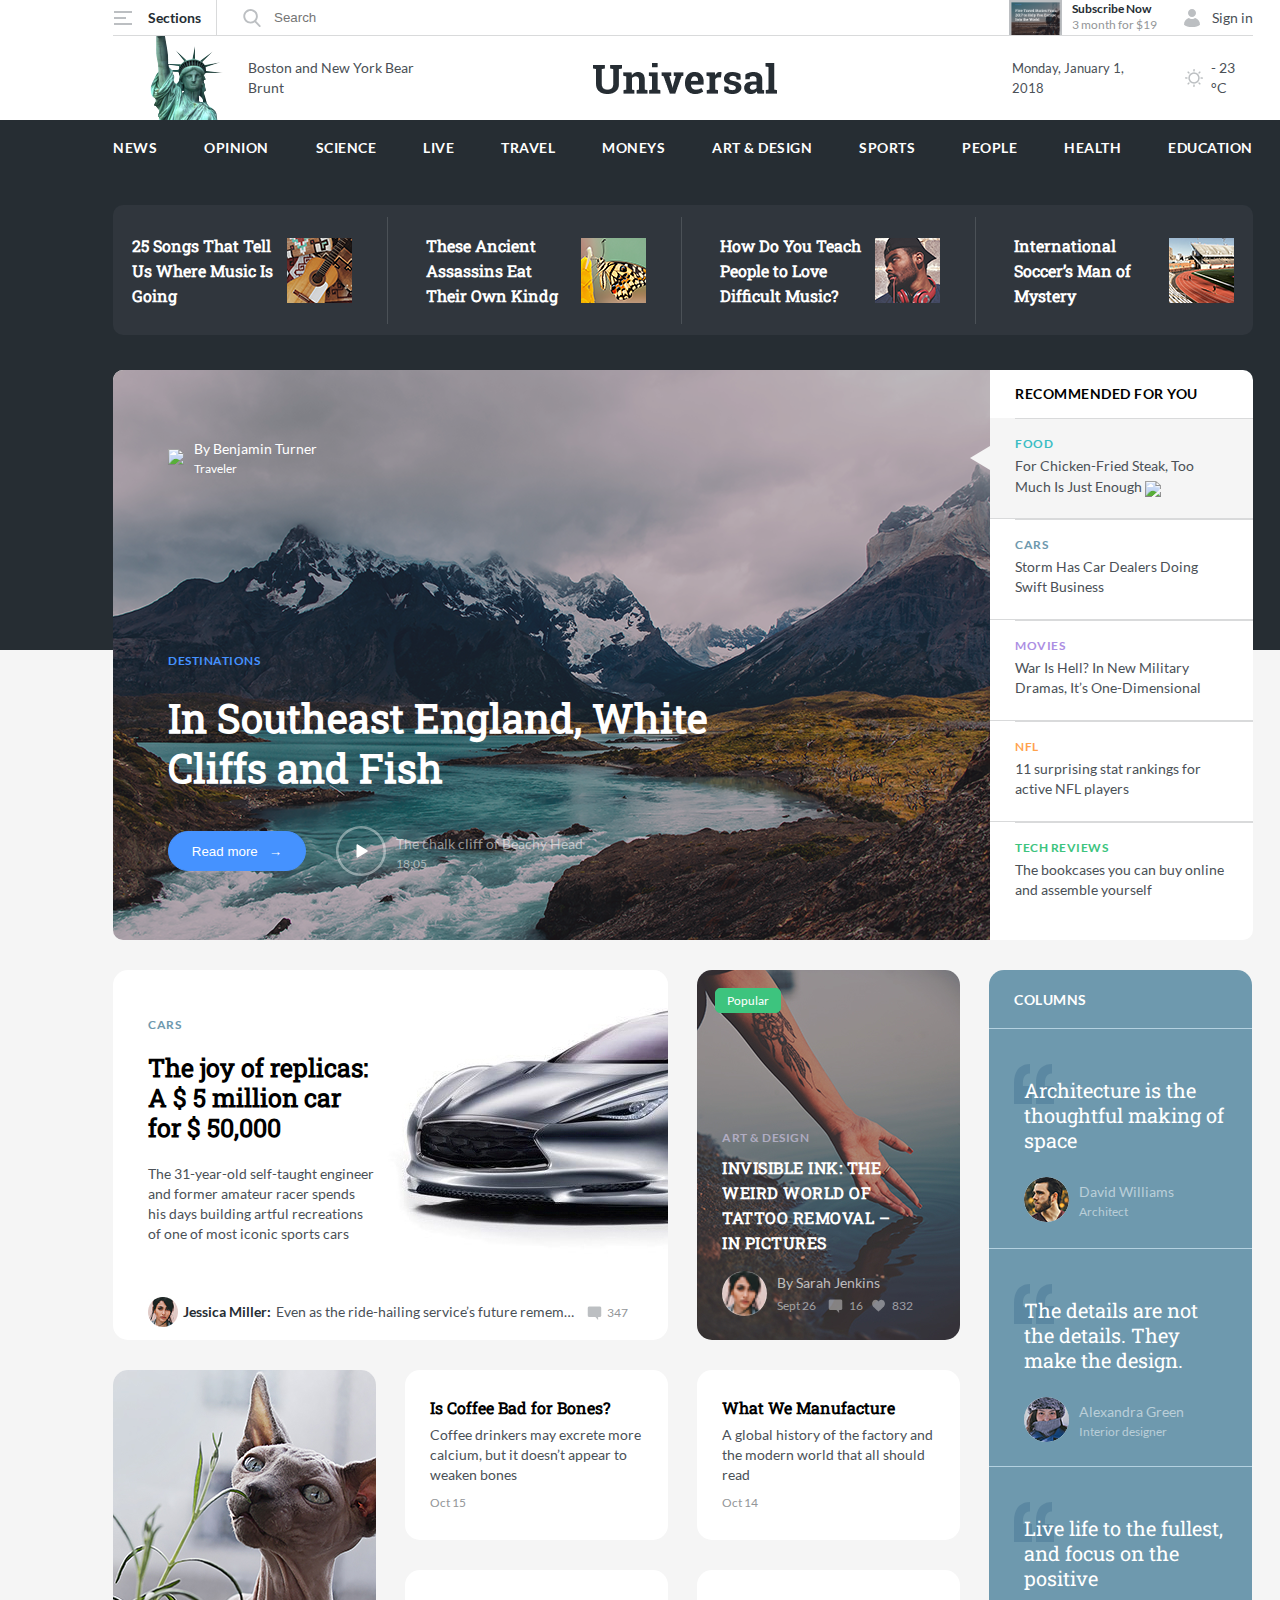
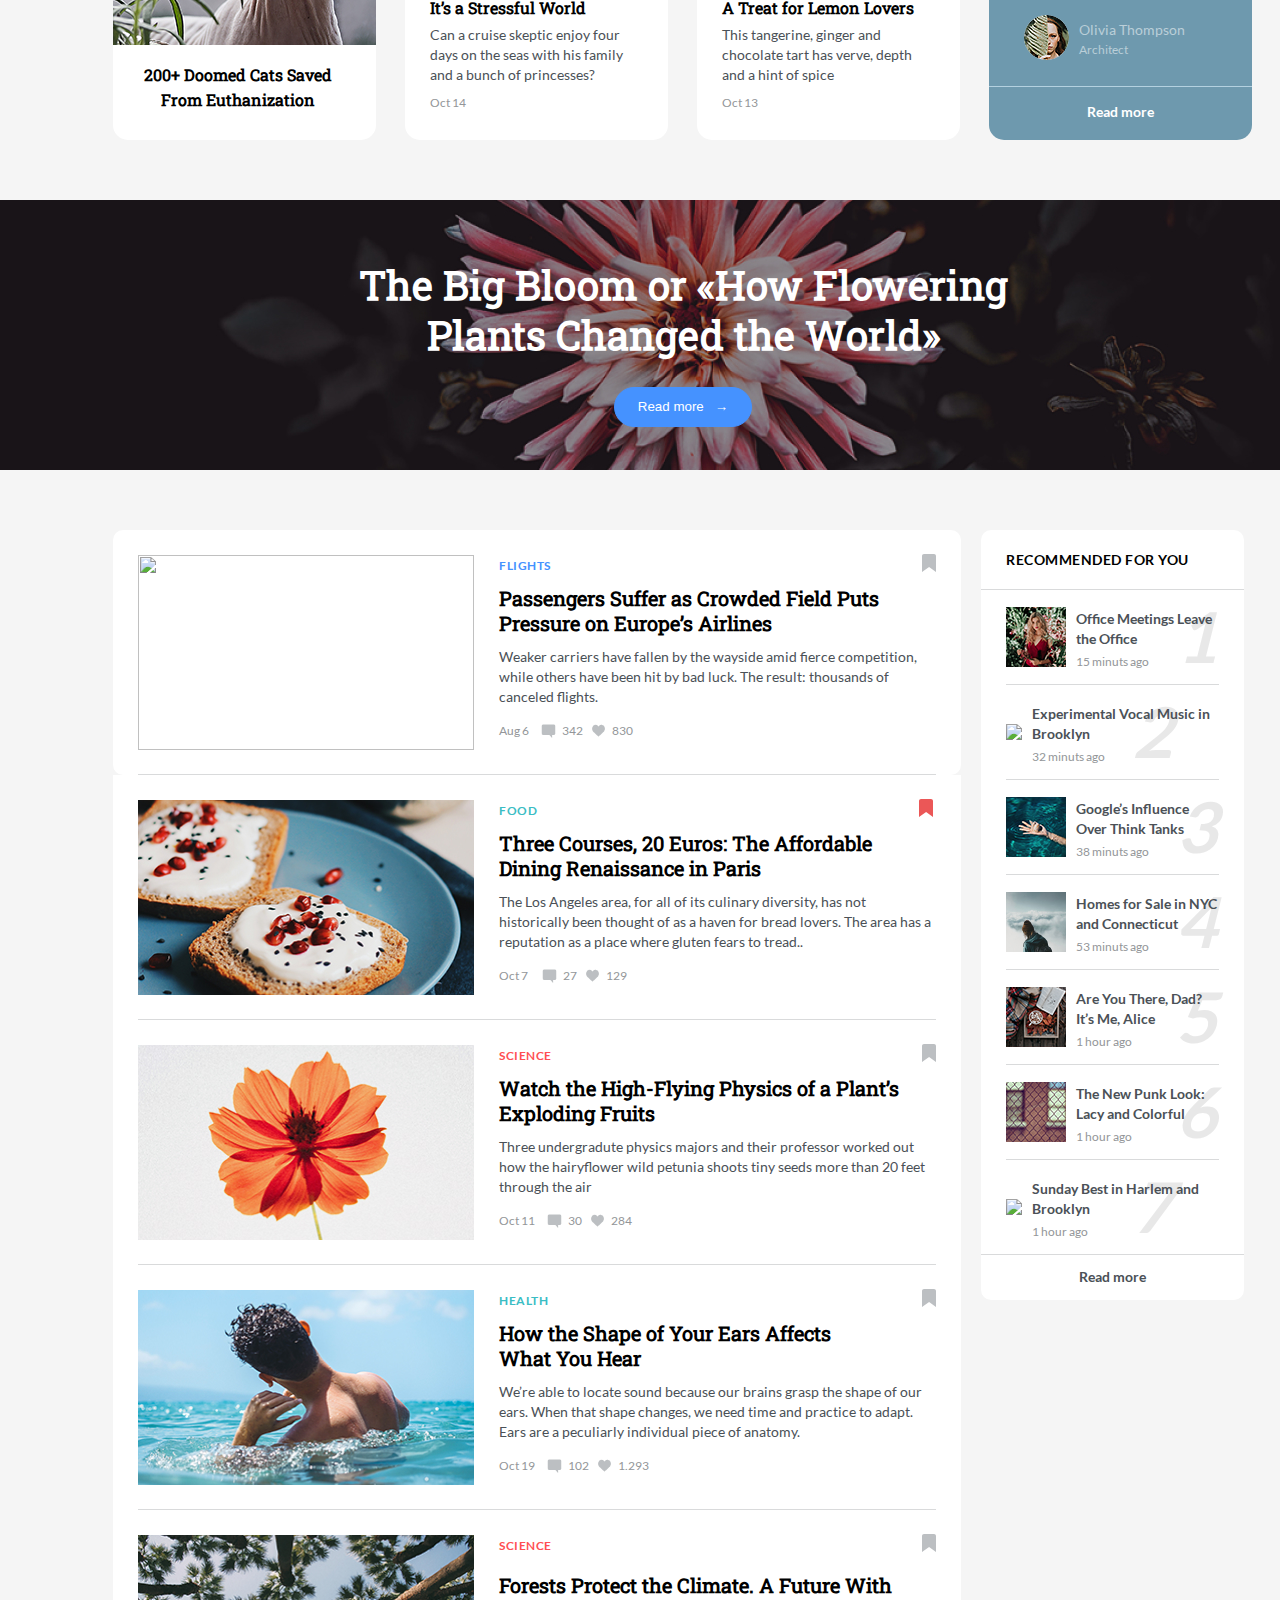
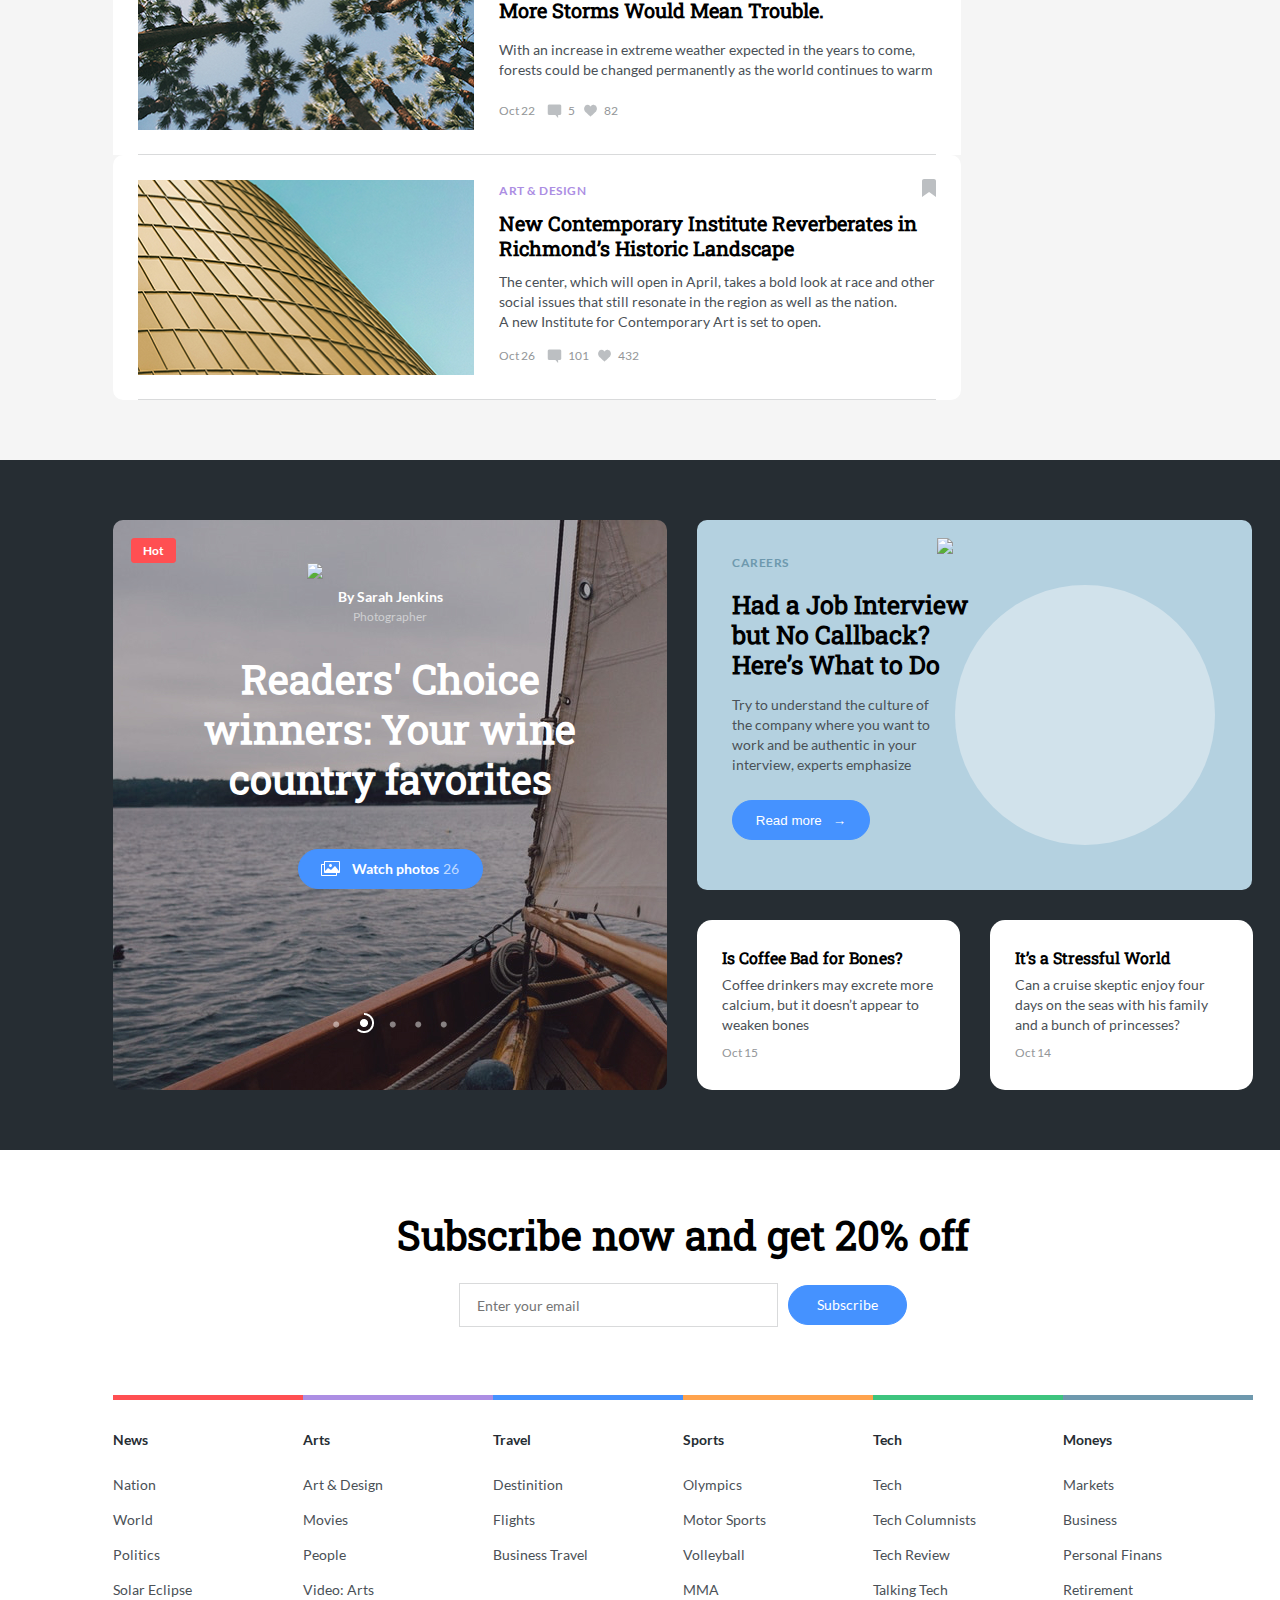
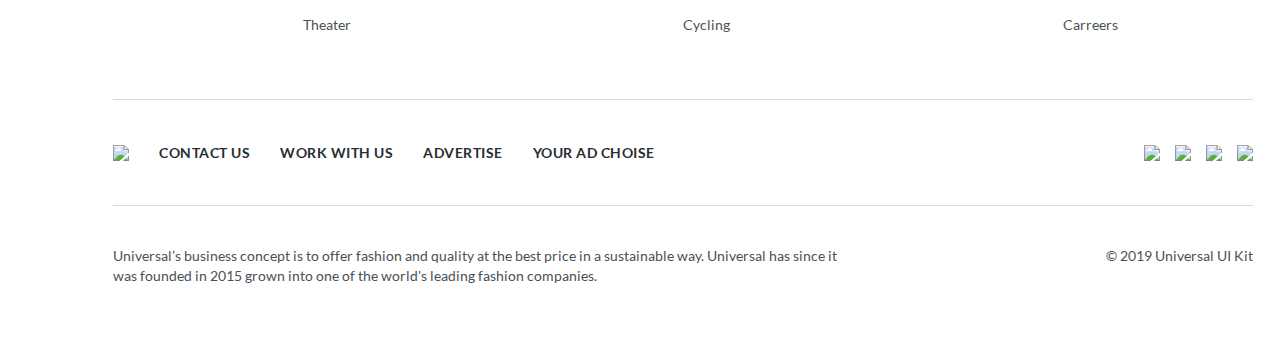
==== commit 84998efe: "Сверстал страницу index" ====
--- a/index.html
+++ b/index.html
@@ -100,7 +100,7 @@
                         In Southeast England, White Cliffs and Fish
                     </h1>
                     <div id="divButtonFlex">
-                        <button class="buttonReadMore">Read more &#8594;</button>
+                        <button class="buttonReadMore">Read more &nbsp;&nbsp;&#8594;</button>
                         <div id="divPlayFlex">
                             <img src="img/Play.svg">
                             <div>
@@ -126,7 +126,8 @@
                             FOOD
                         </h4>
                         <p class="medium">
-                            For Chicken-Fried Steak, Too Much Is Just Enough
+                            For Chicken-Fried Steak, Too Much Is Just Enough 
+                            <img id="imgPlaySmall" src="img/PlaySmall.svg">
                         </p>
                     </div>
                     <div class="triangle-left posTriangle"></div>
@@ -363,7 +364,7 @@
                 The Big Bloom or «How Flowering<br>
                 Plants Changed the World»
             </h1>
-            <button class="buttonReadMore">Read more &#8594;</button>
+            <button class="buttonReadMore">Read more &nbsp;&nbsp;&#8594;</button>
 
         </div>
         <div id="divListNews">
@@ -739,7 +740,7 @@
                             Try to understand the culture of the company where you want to work
                             and be authentic in your interview, experts emphasize
                         </p>
-                        <button class="buttonReadMore">Read more &#8594;</button>
+                        <button class="buttonReadMore">Read more &nbsp;&nbsp;&#8594;</button>
                     </div>
                     <div id="divBlueImg">
                         <div id="bigCircle"></div>
@@ -783,7 +784,7 @@
             <form>
                 <input class="medium" type="text" placeholder="Enter your email">
             </form>
-            <button class="medium"id="buttonSubscribe">subscribe</button>
+            <button class="medium"id="buttonSubscribe">Subscribe</button>
         </div>
         <div id="divFootMenu">
             <!-- divLinksItem 1-->
@@ -850,6 +851,30 @@
             </div>
 
         </div>
+        <div id="divContactUs">
+            <div>
+                <img src="img/Symbol.svg">
+                <h4 class="headline6UP"> Contact us</h4>
+                <h4 class="headline6UP"> Work with Us</h4>
+                <h4 class="headline6UP"> Advertise</h4>
+                <h4 class="headline6UP"> Your Ad Choise</h4>
+            </div>
+            <div>
+                <img src="img/iconNetwork1.svg">
+                <img src="img/iconNetwork2.svg">
+                <img src="img/iconNetwork3.svg">
+                <img src="img/iconNetwork4.svg">
+            </div>
+        </div>
+        <div id="divLastBlock">
+            <p class="medium">
+                Universal’s business concept is to offer fashion and quality at the best price in a sustainable way. 
+                Universal has since it was founded in 2015 grown into one of the world's leading fashion companies.
+            </p>
+            <p class="medium">
+                &copy; 2019 Universal UI Kit
+            </p>
+        </div>
     </footer>
    
 </body>
--- a/css/style.css
+++ b/css/style.css
@@ -9,6 +9,7 @@
     height: 40px;
     border: 1px solid #4592FF;
     border-radius: 20px;
+    vertical-align: middle;
     background: #4592FF;
     color: white;
 }
@@ -220,7 +221,7 @@
     color: #4592FF;
 }
 #divBigImg #divBigImgCont h1{
-    width: 458px;
+    width: 560px;
     margin-top: 25px;
     /*text-transform: uppercase*/;
     color: white;
@@ -247,7 +248,7 @@
     margin-left: 10px;
 }
 #divBigImgCont #divButtonFlex #divPlayFlex div p{
-    color: white;
+    color: #FFFFFF88;
 }
 #divBigImgCont #divButtonFlex #divPlayFlex div p:first-child{
     margin-bottom: 2px;
@@ -292,8 +293,12 @@
     color: #3BBDC4;
 }
 .recommendItemCont p{
-    width: 180px;
+    width: 210px;
     margin-top: 0px;
+}
+#imgPlaySmall{
+    position: relative;
+    top: 5px;
 }
 .posTriangle{
     position: relative;
@@ -522,7 +527,9 @@
   top: -30px
 }
 .blueItemCart8  h4{
+    width: 203px;
     margin: 0px;
+    font-weight: 300;
     color: white;
 }
 .blueItemCart8 .avatarBlue{
@@ -575,6 +582,7 @@
 #divBigFlower h1{
     padding-top: 60px;
     text-align: center;
+    font-weight: 600;
     color: white;
 }
 #divBigFlower button{
@@ -960,6 +968,9 @@
     height: 40px;
     border: 1px solid #D9DADB;
 }
+footer #divEnterEmail input[type=text]::placeholder{
+    padding-left: 15px;
+}
 footer #divEnterEmail #buttonSubscribe{
     width: 119px;
     height: 40px;
@@ -1017,4 +1028,44 @@
 }
 footer #divFootMenu div:nth-child(6){
     border-top: 5px solid #6E99AE;
+}
+
+footer #divContactUs{
+    display: flex;
+    align-items: center;
+    justify-content: space-between;
+    width: 1140px;
+    height: 105px;
+    margin: 64px auto 0 auto;
+    border-top: 1px solid #D9DADB;
+    border-bottom: 1px solid #D9DADB;
+}
+footer #divContactUs div:first-child{
+    display: flex;
+    align-items: center;
+    gap: 30px;
+}
+footer #divContactUs div:last-child{
+    display: flex;
+    align-items: center;
+    gap: 15px;
+}
+footer #divContactUs h4{
+    color: #262D33;
+}
+footer #divLastBlock{
+    display: flex;
+    align-items: flex-start;
+    justify-content: space-between;
+    width: 1140px;
+    height: 40px;
+    margin: 40px auto 0 auto;
+}
+footer #divLastBlock p:first-child{
+    width: 750px;
+    margin: 0px;
+}
+footer #divLastBlock p:last-child{
+    /*width: 750px;*/
+    margin: 0px;
 }